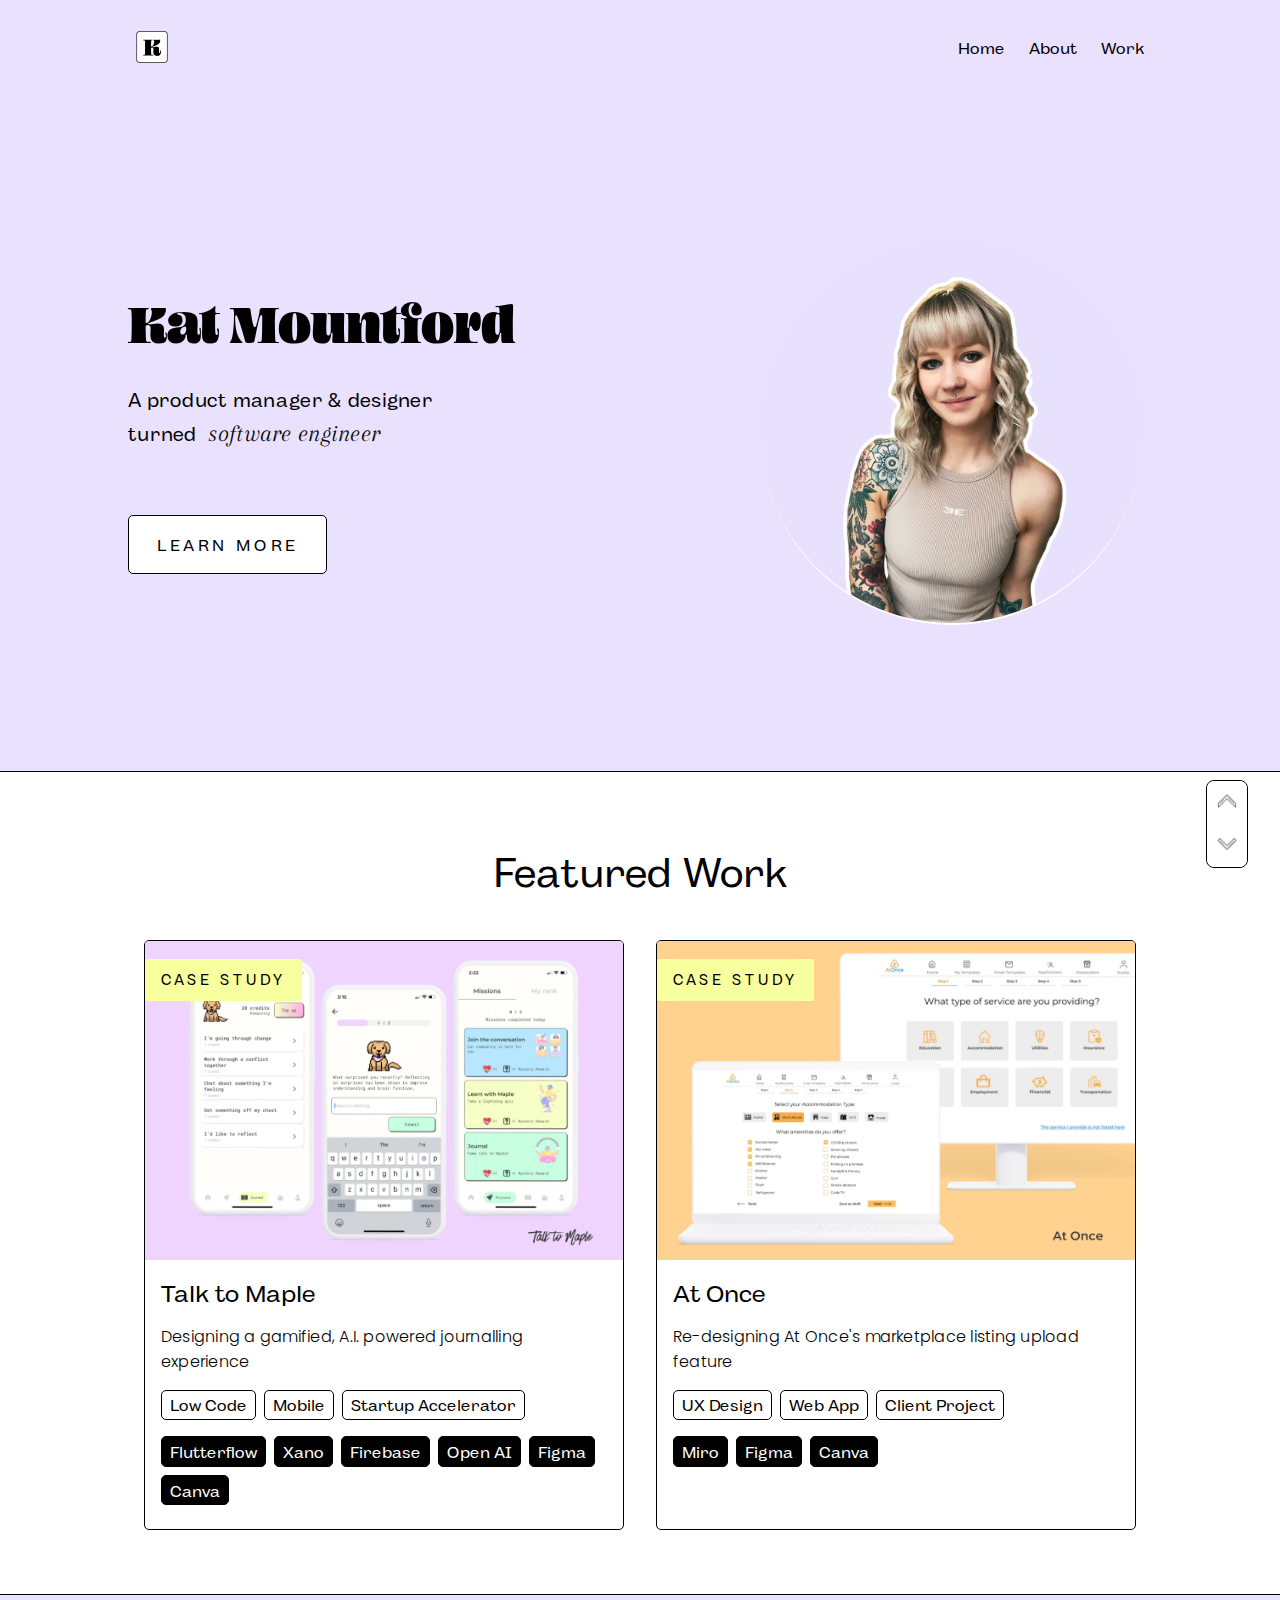
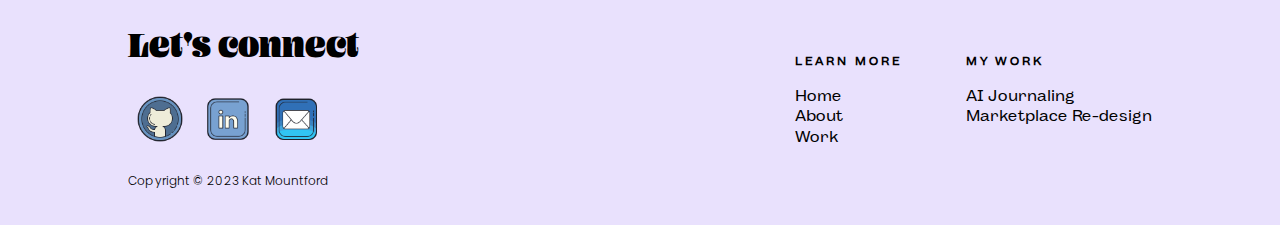
==== index.html @ 2ab6395d "Updated project tiles to include summary info" ====
<!DOCTYPE html>
<html lang="en">
  <head>
    <meta charset="UTF-8" />
    <meta name="viewport" content="width=device-width, initial-scale=1.0" />
    <link
      rel="shortcut icon"
      href="images/logo/K.png"
      type="image/x-icon"
    />
    <link rel="preconnect" href="https://fonts.googleapis.com" />
    <link rel="preconnect" href="https://fonts.gstatic.com" crossorigin />
    <link
      href="https://fonts.googleapis.com/css2?family=Arapey:ital@1&family=Poppins:ital,wght@0,300;0,400;0,700;1,300;1,400;1,700&display=swap"
      rel="stylesheet"
    />
    <link rel="stylesheet" href="styles/reset.css">
    <link rel="stylesheet" href="styles/style.css" />
    <title>Kat Mountford</title>
  </head>
  <body>
    <!-- Header -->
    <div class="home-wrapper">
      <header class="home-page" id="top">
        <div>
          <a href="index.html">
            <img class="logo" src="images/logo/K White.png" />
          </a>
        </div>
        <nav>
          <ul>
            <li>
              <a href="index.html">Home</a>
            </li>
            <li>
              <a href="about.html">About</a>
            </li>
            <li>
              <a href="work.html">Work</a>
            </li>
          </ul>
        </nav>
      </header>
    </div>

    <!-- Main Content -->
    <main>
      <!-- Quick Scroll Component -->
      <div class="top-bottom-arrows">
        <div class="top">
          <a href="#top">
            <img
              src="/images/icons/social_icons/handdrawn/top.png"
              alt="Arrow to top of screen"
            />
          </a>
        </div>
        <div class="bottom">
          <a href="#bottom">
            <img
              src="images/icons/social_icons/handdrawn/bottom.png"
              alt="Arrow to bottom of screen"
            />
          </a>
        </div>
      </div>
      <!-- Hero Component -->
      <div class="home-wrapper">
        <section class="hero">
          <div class="intro">
            <h1>Kat Mountford</h1>
            <p>
              A product manager & designer <br />turned
              <span class="callout">software engineer</span>
            </p>
            <button>
              <a href="about.html">Learn more</a>
            </button>
          </div>
          <div class="hero-img-wrapper">
            <img
              class="hero-image"
              src="images/hero/kat.png"
              alt="Kat Mountford"
            />
          </div>
        </section>
      </div>
      <!-- Featured Work Section -->
      <section class="work featured">
        <div class="heading">
          <h2 class="section-header">Featured Work</h2>
        </div>
        <!-- Start Project Block -->
        <div class="project-tile-block">
          <!-- Project Tile Component -->
          <div class="project-tile">
            <a href="talktomaple.html">
              <div class="link-wrapper">
                <p class="project-type-tag sub-heading">Case Study</p>
                <img
                  class="project-tile-image"
                  src="images/projects/talktomaple/0_maple_hero.jpg"
                  alt="Project: Talk to Maple"
                />
                <h3 class="project-tile-heading">
                  Talk to Maple
                </h3>
                <p>Designing a gamified, A.I. powered journalling experience</p>
                <!-- Tile Tag Block -->
                <div class="tag-block">
                  <!-- Tag Section -->
                  <div class="tag-section summary">
                    <li>
                      <ul>Low Code</ul>
                      <ul>Mobile</ul>
                      <ul>Startup Accelerator</ul>
                    </li>
                  </div>
                  <!-- Tag Section -->
                  <div class="tag-section technologies">
                    <li>
                      <ul>Flutterflow</ul>
                      <ul>Xano</ul>
                      <ul>Firebase</ul>
                      <ul>Open AI</ul>
                      <ul>Figma</ul>
                      <ul>Canva</ul>
                    </li>
                  </div>
                </div>
              </div></a
            >
          </div>
          <!-- Project Tile Component -->
          <div class="project-tile">
            <a href="atonce.html">
              <div class="link-wrapper">
                <p class="project-type-tag sub-heading">Case Study</p>
                <img
                  class="project-tile-image"
                  src="images/projects/atonce/0_atonce_hero.jpg"
                  alt="Project: At Once"
                />
                <h3 class="project-tile-heading">
                  At Once
                </h3>
                <p>Re-designing At Once's marketplace listing upload feature</p>
                <!-- Tile Tag Block -->
                <div class="tag-block">
                  <!-- Tag Section -->
                  <div class="tag-section summary">
                    <li>
                      <ul>UX Design</ul>
                      <ul>Web App</ul>
                      <ul>Client Project</ul>
                    </li>
                  </div>
                  <!-- Tag Section -->
                  <div class="tag-section technologies">
                    <li>
                      <ul>Miro</ul>
                      <ul>Figma</ul>
                      <ul>Canva</ul>
                    </li>
                  </div>
                </div>
              </div>
            </a>
          </div>
        </div>
        <!-- End Project Block -->
      </section>
    </main>

    <!-- Footer -->
    <div class="footer-wrapper">
      <footer id="bottom">
        <div class="footer-flex">
          <div class="footer-connect">
            <h2 class="heading">Let's connect</h2>
            <div class="social-images">
              <a href="https://github.com/kvtrice" target="_blank"
                ><img
                  src="images/icons/social_icons/colour_handdrawn/githubround_colour_handdrawn.png"
                  alt="Github"
              /></a>
              <a
                href="https://www.linkedin.com/in/katmountford/"
                target="_blank"
                ><img
                  src="images/icons/social_icons/colour_handdrawn/linkedin_colour_handdrawn.png"
                  alt="LinkedIn"
              /></a>
              <a href="mailto:katricemountford@gmail.com" target="_blank"
                ><img
                  src="images/icons/social_icons/colour_handdrawn/email_colour_handdrawn.png"
                  alt="Email"
              /></a>
            </div>
          </div>
          <div class="footer-nav-links">
            <div class="footer-learn-more">
              <h3 class="sub-heading">Learn more</h3>
              <ul>
                <li>
                  <a href="index.html">Home</a>
                </li>
                <li>
                  <a href="about.html">About</a>
                </li>
                <li>
                  <a href="work.html">Work</a>
                </li>
              </ul>
            </div>
            <div class="footer-my-work">
              <h3 class="sub-heading">My work</h3>
              <ul>
                <li>
                  <a href="talktomaple.html">AI Journaling</a>
                </li>
                <li>
                  <a href="atonce.html">Marketplace Re-design</a>
                </li>
              </ul>
            </div>
          </div>
        </div>
        <div class="copyright">
          <p>Copyright &copy; 2023 Kat Mountford</p>
        </div>
      </footer>
    </div>
  </body>
</html>
---- styles/style.css ----
/* Style reset */
* {
  margin: 0;
  box-sizing: border-box;

}

/* -- Font Family CSS to pull from -- */
/* 
font-family: 'Arapey', serif;
font-family: 'Poppins', sans-serif;
font-family: 'BodyGrotesqueFit', sans-serif;
font-family: 'OhnoBlazeFace', sans-serif;
*/

/* Add external fonts */
@font-face {
  font-family: "BodyGrotesqueFit";
  src: 
		url(fonts/BodyGrotesqueFitRegular.woff2) format('woff2'),
    url(fonts/BodyGrotesqueFitRegular.woff) format('woff'),
    url(fonts/BodyGrotesqueFitRegular.ttf) format('truetype');
}

@font-face {
  font-family: "OhnoBlazeFace";
  src: 
		url(fonts/OhnoBlazeface36.woff2) format('woff2'),
    url(fonts/OhnoBlazeface36.woff) format('woff'),
    url(fonts/OhnoBlazeface36.ttf) format('truetype');
}

/* -- Start Global Styles -- */

/* Widths */

header, footer, .hero, .work, .about, .skills, .interests, .blog, .read-more {
  width: 80%;
  max-width: 1200px;
}

/* Fonts */

html {
  font-size: 16px;
}

p, .project-text-block ul li, .project-text-block ol li {
  font-family: 'Poppins', sans-serif;
  font-weight: 300;
  font-size: 1rem;
  line-height: 1.9;
  letter-spacing: 0.015em;
}

h1, .heading, .project-heading h2 {
  font-family: 'OhnoBlazeFace', sans-serif;
  font-size: 2.25rem;
}

h1  {
  font-size: 3.5rem;
}

.footer-connect .heading {
  padding-bottom: 1rem;
}

h2, h3, li {
  font-family: 'BodyGrotesqueFit', sans-serif;
}

h3 {
  font-size: 1.56rem;
}

figcaption {
  font-family: 'Poppins', sans-serif;
  color: dark gray;
  font-size: 0.8rem;
}

.sub-heading, .summary-block h3 {
  font-family: 'BodyGrotesqueFit', sans-serif;
  font-size: 0.75rem;
  line-height: 1.6;
  letter-spacing: 0.25em;
  text-transform: uppercase;
}

/* Links */

a {
  text-decoration: none;
  color: black;
}

a:hover {
  text-decoration: underline;
}

h1 a:hover {
  text-decoration: none;
}

/* Buttons */

.top-bottom-arrows {
  z-index: 1;
  position: fixed;
  right: 2rem;
  bottom: 2rem;
  display: flex;
  flex-direction: column;
  border: black 1px solid;
  border-radius: 8px;
}

.top-bottom-arrows div {
  border-radius: 8px;
  background-color: white;
  transition: 400ms;
}

.top-bottom-arrows .top {
  border-radius: 8px 8px 0px 0px;
}

.top-bottom-arrows .bottom {
  border-radius: 0px 0px 8px 8px;
}

.top-bottom-arrows div:hover {
  background-color: #E9E1FD;
}

.top-bottom-arrows img {
  height: 2.5rem;
  transition: 400ms;
  padding: 0.5rem;
  z-index: 1;
}

.top-bottom-arrows img:hover {
  transform: scale(1.3);
  z-index: 1;
}

button {
  font-family: 'BodyGrotesqueFit', sans-serif;
  font-size: 1rem;
  line-height: 1.6;
  letter-spacing: 0.25em;
  text-transform: uppercase;
  padding: 1rem 1.75rem;
  background: white;
  border-radius: 5px;
  border: black 1px solid;
  transition: 400ms;
  cursor: pointer;
}

button:hover {
  translate: 4px 4px;
  box-shadow: -4px -4px black;
  animation: colourful-tile 3s alternate infinite;
}

button:active {
  background-color: #F7FF9F;
  translate: 4px 4px;
  box-shadow: -4px -4px black;
}

button a:hover {
  text-decoration: none;
}

/* Header Nav Bar Styling */

header {
  position: sticky;
  list-style: none;
  display: flex;
  justify-content: space-between;
  align-items: center;
  height: 10vh;
  margin: 0 auto;
  padding: 3rem 0;
}

header div {
  display: flex;
}

header div h1, header div h2 {
  font-size: 1.5rem;
  padding: 0.5rem;
}

nav {
  display: flex;
  padding: 0.5rem;
}

nav ul {
  display: flex;
  list-style: none;
}

nav ul li {
  padding-left: 1.5rem;
}

.logo {
  width: 3rem;
  padding: 0.5rem
}

/* Main Sections */

main {
  margin: 0 auto;
}

/* -- End Global Styles -- */

/* -- Start Index Page Styles -- */

/* Home Backgrounds */

.home-wrapper {
  background: #E9E1FD;
}

main .home-wrapper {
  border-bottom: black solid 1px;
}

/* Hero Section */

.hero {
  margin: 0 auto;
  height: 75vh;
  display: flex;
  justify-content: space-between;
  align-items: center
}

.hero-image {
  max-height: 75vh;
  max-width: 30vw;
  border-bottom: 2px solid white;
  border-radius: 50%;
  margin: 0.5rem;
}

.intro h1 {
  font-size: 3.5rem;
  margin-bottom: 2rem;
  line-height: 1.1;
}

.intro p {
  margin-bottom: 4rem;
  font-family: 'BodyGrotesqueFit', sans-serif;
  font-size: 1.2rem;
  line-height: 1.5;
}

.callout {
  padding: 0rem 0.4rem 0.2rem;
  font-family: 'Arapey', serif;
  font-style: italic;
  font-size: 1.5rem;
  border-radius: 2px;
  animation: highlight 3s forwards;
}

@keyframes highlight {
  from {
    color: white;
    background-color: white;
    /* border: 0.5px solid black; */
  }
  to {
    background-color:#F7FF9F;
    color: black;
    /* border: 0.5px solid black; */
  }
}

/* Featured / Work Section and Tiles */

.work {
  text-align: center;
  margin: 3rem auto;
  display: flex;
  flex-direction: column;
  justify-content: center;
}

.work h2 {
  padding: 2rem;
  font-size: 2.5rem;
}

.project-tile-block {
  display: flex;
  justify-content: center;
}

.project-tile-block a:hover {
  text-decoration: none;
}

.project-tile h3, 
.view-more-tile h3,
.project-tile p,
.project-tile li {
  font-size: 1rem;
  text-align: left;
  line-height: normal;
  margin: 1rem rem;
}

.project-tile h3 {
  font-size: 1.5rem;
  margin: 1rem;
}

.project-tile p {
  margin: 1rem;
}

.project-tile, .view-more-tile {
 display: flex;
 position: relative;
 flex-direction: column;
 justify-content: space-between;
 margin: 1rem;
 border: black solid 1px;
 border-radius: 5px;
 overflow: hidden;
 transition: 1s;
}

.project-type-tag {
  width: fit-content;
  border-radius: 2px;
  background-color:#F7FF9F;
  position: absolute;
  left: -1rem;
  top: 0.1rem;
}

.project-tile .sub-heading {
 padding: 0.8rem 1rem;
 font-size: 0.9rem;
}

.project-tile:hover, .view-more-tile:hover {
  transform: scale(1.05);
}

.project-tile img, .view-more-tile img {
  height: 100%;
  width: 100%;
  object-fit: cover;
}

.tag-block {
  margin-bottom: 1rem;
}

.tag-section li {
  margin: 0.5rem 1rem;
  display: flex;
  flex-wrap: wrap;
}

.tag-section li ul {
  border: black 1px solid;
  border-radius: 5px;
  padding: 0.3rem 0.5rem;
  margin: 0 0.5rem 0.5rem 0;
}

.technologies li ul{
  background-color: black;
  color: white;
}

/* Footer Styling */

.footer-wrapper { /* Extend background colour past the width of the content */
  background-color: #E9E1FD;
  border-top: black 1px solid;
}

footer {
  padding-top: 2rem;
  height: fit-content;
  margin: 0 auto;
}

footer h3 {
  font-size: 1.2rem;
  font-weight: bold;
}

/* Social Connection section */
.footer-connect h2 {
  margin-bottom: 0.5rem;
}

.social-images img {
  width: 4rem;
}

.footer-flex {
  display: flex;
  justify-content: space-between;
  flex-wrap: wrap;
}

.footer-nav-links {
  display: flex;
  flex-wrap: wrap;
  text-align: left;
  justify-content: space-between;
}

.footer-learn-more ul, .footer-my-work ul {
  list-style: none;
  padding: 0;
  margin: 0;
}

.footer-learn-more, .footer-my-work {
  margin-left: 4rem;
}

.footer-learn-more h3, .footer-my-work h3 {
  padding-bottom: 1rem;
}

.footer-learn-more ul li, .footer-my-work ul li {
  padding-bottom: 0.3rem;
}

footer p {
  margin-top: 1rem;
  padding-bottom: 2rem;
  font-size: 0.75rem;
}

/* -- End Index Page Styling */

/* -- Start About Page Styling -- */

/* Main text section with image */
.about {
  margin: 2rem auto;
}

.flex-wrapper {
  display: flex;
}

.about .section-header h2 {
  text-align: left;
}

.about-text {
  padding-bottom: 3rem;
  order: -1;
}

.image-button-block {
  display: flex;
  flex-direction: column;
  margin-left: 4rem;
}

.image-button-block img {
  width: 25vw;
  border-radius: 50%;
  border: black solid 1px;
}

.image-button-block button {
  margin-top: 3rem;
  align-self: center;
}

/* Skills section */

.skills-wrapper {
  background-color:#e9e1fd25;
}

.skills {
  padding: 4rem 0;
  margin: 2rem auto;
}

.section-header {
  text-align: center;
  padding-bottom: 2rem;
}

.section-header h2 {
  padding-bottom: 1rem;
}

.skill-blocks {
  display: flex;
  justify-content: center;
  flex-wrap: wrap;
}

.skill {
  display: flex;
  flex-direction: column;
  align-items: center;
  margin: 0.5rem 0.8rem;
  padding: 1rem;
  border-radius: 8px;
  border: black solid 1px;
  transition: 400ms;
}

.skill:hover {
  transform: scale(1.1);
}

.skill img {
  width: 5rem;
}

/* Interests Section */

.interests {
  padding-top: 4rem;
  padding-bottom: 6rem;
  margin: 0 auto;
}

.interests-block {
  display: flex;
  justify-content: center;
  flex-wrap: wrap;
}

.interests-block p {
  margin: 0.5rem 0.8rem;
  padding: 0.5rem 1rem;
  border: 1px black solid;
  border-radius: 8px;
  transition: 400ms;
}

.interests-block p:hover {
  transform: scale(1.1);
  animation: colourful-tile 3s alternate infinite;
}

.sub-section-header h3 {
  font-size: 1.2rem;
  padding-bottom: 1rem;
}

@keyframes colourful-tile {
  0% {
    background-color: rgb(255, 160, 160);
  }
  25% {
    background-color: rgb(255, 255, 175);
  }
  50% {
    background-color: rgb(210, 255, 210);
  }
  75% {
    background-color: rgb(195, 195, 255);
  }
  100% {
    background-color: rgb(255, 189, 255);
  }
}

/* -- End About Page Styling */

/* -- Start Project Pages Styling -- */
/* -- Start Global Project Styles -- */
/* Project Hero and Summary */

.no-bg, .bg {
  width: 80%;
  max-width: 800px;
  margin: 0 auto;
}

.project-heading {
  padding: 3rem 0rem;
}

.dive-in-link {
  padding: 1rem 0 4rem;
}

.project-hero {
  height: 60vh;
  background-position: center center;
  background-repeat: no-repeat;
  background-size: contain;
}

.project-section {
  padding: 3rem 0rem 4rem;
}

.project-summary {
  display: flex;
  justify-content: space-evenly;
  border: black solid 1px;
  border-radius: 8px;
  text-align: left;
  padding: 0.5rem;
  margin-bottom: 3rem;
}

.project-summary .summary-block {
  margin: 1rem;
  width: calc(100% / 4);
}

.project-summary h3 {
  font-weight: bold;
  color: white;
  background-color: black;
  border-radius: 5px;
  padding: 0.2rem 0.4rem;
  margin-bottom: 1rem;
}

/* Project Body */

.sub-heading {
  padding: 1.5rem 0rem;
}

.project-section div p, .project-text-block p {
  padding: 1rem 1rem 1rem;
}

.project-section div h3, .project-text-block h3 {
  padding-bottom: 1.5rem;
}

.project-text-block ul, .project-text-block ol {
  padding: 0.5rem auto;
}

.project-text-block {
  padding-bottom: 1.5rem;
}

.project-image-block {
  margin: 1rem 0rem 4rem;
  padding: 1rem;
  border-radius: 8px;
  background: white;
}

.project-image-block img, .screen-capture-block img, .atonce-screen-capture img {
  height: 100%;
  width: 100%;
  object-fit: contain;
  background-color: transparent;
}

.project-image-block figcaption {
  text-align: right;
  color: gray;
  font-size: 0.7rem;
  padding: 1rem 2rem 1rem 1rem;
}

.project-screen-capture {
  display: flex;
  justify-content: center;
  flex-wrap: wrap;
  padding-top: 2rem
}

.screen-capture-block {
  display: flex;
  flex-direction: column;
  height: auto;
  width: calc(90% / 2);
  margin: 0 0.5rem 2rem;
}

.screen-capture-block p {
  text-align: center;
  font-weight: bold;
  font-size: 0.8rem;
  line-height: 1.4;
}

.final-section {
  border-bottom: black solid 1px;
}

/* View More */

.view-more {
  padding: 4rem 0;
}

.view-more-heading h2 {
  text-align: center;
  padding-bottom: 1.5rem;
}
.view-more-tile h3 {
  padding: 0.5rem 0rem 0.8rem 1rem;
}

/* -- End Global Project Styles -- */

/* -- Start Individual Project Styles -- */
/* Talk to Maple Project Styling */

.talktomaple {
  background-image: url(/images/projects/talktomaple/00_talktomaple_splash.png);
  background-color: #EFD4FF;
}

.talktomaple-header-wrapper {
  background-color: #EFD4FF;
}

.talktomaple-bg-wrapper {
  background-color: #efd4ff38;
}

.team-photo img {
  border-radius: 8px;
}

/* At Once Project Stlying */
.atonce {
  background-image: url(/images/projects/atonce/00_atonce_splash.png);
  background-color: #FFD28F;
}

.atonce-header-wrapper {
  background-color: #FFD28F;
}

.atonce-bg-wrapper {
  background-color: #ffd28f2c;
}

.quote {
  padding: 1rem;
}

.quote-body {
  text-align: center;
  font-style: italic;
  font-weight: 500;
}

.quote-reference {
  text-align: right;
  font-weight: 500;
}

.before-after h3 {
  padding-top: 1rem;
  text-align: center;
}

/* -- End Project Styles -- */

/* -- Start Blog Styles -- */
/* Global Blog Tile Styling */

.blog {
  margin: 3rem auto;
}

.blog-tile a:hover {
  text-decoration: none;
}

.blog h2 {
  padding: 2rem;
  font-size: 2.5rem;
}

.blog-section {
  display: flex;
  flex-wrap: wrap;
  justify-content: center;
}

.blog-tile {
  display: flex;
  flex-direction: column;
  justify-content: space-between;
  width: 30%;
  margin: 1rem;
  border: black solid 1px;
  border-radius: 5px;
  overflow: hidden;
  transition: 1s;
 }

 .blog-tile-text {
  padding: 1rem;
 }

 .blog-tile-text h3 {
  font-size: 1.2rem;
 }

 .blog-tile-text .sub-heading {
  font-size: 0.7rem;
  padding-top: 0.5rem;
 }
 
.blog-tile-text p {
  font-size: 0.9rem;
  line-height: 1.5;
}

 .blog-tile:hover {
   transform: scale(1.1, 1.1);
 }

.blog-tile-image img {
  height: 100%;
  width: 100%;
  object-fit: cover;
}

.blog-arrow {
  text-align: right;
  padding: 0 1rem 1rem;
}

/* Global Blog Page Styling */

.article {
  width: 80%;
  max-width: 800px;
  margin: 0 auto;
}

.article {
  display: flex;
  flex-direction: column;
}

.article-image img{
  width: 100%;
  max-width: 800px;
  height: 100%;
  object-fit: cover;
  border-radius: 8px;
}

.article-heading {
  padding-top: 2rem;
}

.article-content {
  padding-bottom: 3rem;
}

.read-more {
  margin: 0 auto;
  padding: 2.5rem 0;
}

.read-more .heading h2 {
  font-size: 2rem;
}

/* -- End Blog Styling -- */


/* -- Start Media Queries -- */

/* Smaller desktops */
@media screen and (max-width: 1200px) {

  /* Blog Tiles */
  .blog-tile {
    width: calc((100% - 4rem) / 2);
  }
}

/* Small screens and tablets */
@media screen and (max-width: 850px) {

  /* Global Styles */
  .heading .section-header {
    padding: 2rem 0 1rem;
    font-size: 1.8rem;
  }

  /* Blogs */
  .blog-tile {
    width: 100%;
  }

  .article-wrapper {
    padding-top: 5rem;
  }

  /* Projects */
  .project-tile-block {
    flex-direction: column;
  }

  .project-hero {
    height: 85vh;
  }

  .project-summary {
    flex-wrap: wrap;
    justify-content: space-between;
  }

  .project-summary .summary-block {
    margin: 0.2rem;
    width: calc(90% / 2);
  }

  /* About Text */
  .flex-wrapper {
    flex-direction: column;
  }

  .about .section-header h2 {
    text-align: center;
    padding: 3rem 0 0.5rem;
  }

  .image-button-block {
    margin-left: 0;
    align-items: center;
    order: -1;
    margin-bottom: 3rem;
  }

  .image-button-block img {
    width: 45vw;
  }

  .image-button-block button {
    margin-top: 1rem;
    padding: 0.8rem 1.3rem;
  }

  .about-text {
    text-align: center;
  }

  /* Index Hero */
  .hero {
    height: 100%;
    flex-direction: column;
    justify-content: center;
  }

  .intro {
    text-align: center;
  }

  .intro h1 {
    padding: 5rem 0 0.25rem;
    font-size: 3rem;
  }

  .intro p {
    font-size: 1.3rem;
    margin-bottom: 2rem;
  }

  .intro button {
    padding: 0.8rem 1.3rem;
  }

  .hero-image {
    max-height: 75vh;
    max-width: 50vw;
  }

  .featured .heading h2 {
    padding: 0 0 1rem;
  }

  /* Footer */

  .footer-flex, .footer-nav-links {
    flex-direction: column;
    align-items: center;
  }

  .footer-nav-links {
    text-align: center;
  }

  .footer-nav-links div ul li {
    text-decoration: underline;
  }

  .footer-learn-more, .footer-my-work {
    margin-left: 0;
  }

  .footer-connect {
    text-align: center;
  }

  .copyright {
    text-align: center;
    padding-top: 1.5rem;
  }

  /* Header */

  header {
    flex-direction: column;
    align-items: center;
    padding: 1rem 0;
  }

  nav ul li {
    padding: 0 0.75rem;
    font-size: 1.2rem;
    font-weight: bold;
    text-decoration: underline;
  }

  nav ul {
    margin: 0;
    padding: 0;
  }

}

/* Mobile Devices */
@media screen and (max-width: 480px) {

  /* Global */

  header, footer, .hero, .work, .about, .skills, .interests, .blog, .read-more {
    width: 90%;
  }

  .heading .section-header {
    font-size: 1.5rem;
  }

  .top-bottom-arrows {
    right: 0.2rem;
    bottom: 3rem;
  }

  /* Header */

  nav ul li {
    font-size: 1rem;
  }
  
  /* Index Hero */

  .intro h1 {
    padding: 5rem 0 0.25rem;
    font-size: 2rem;
  }

  .intro p {
    font-size: 1.1rem;
    margin-bottom: 2rem;
  }

  /* About Page */

  .skill img {
    width: 6rem;
  }

  .interests-block p {
    text-align: center;
  }

  /* Projects */

  .screen-capture-block {
    width: 90%;
  }

}
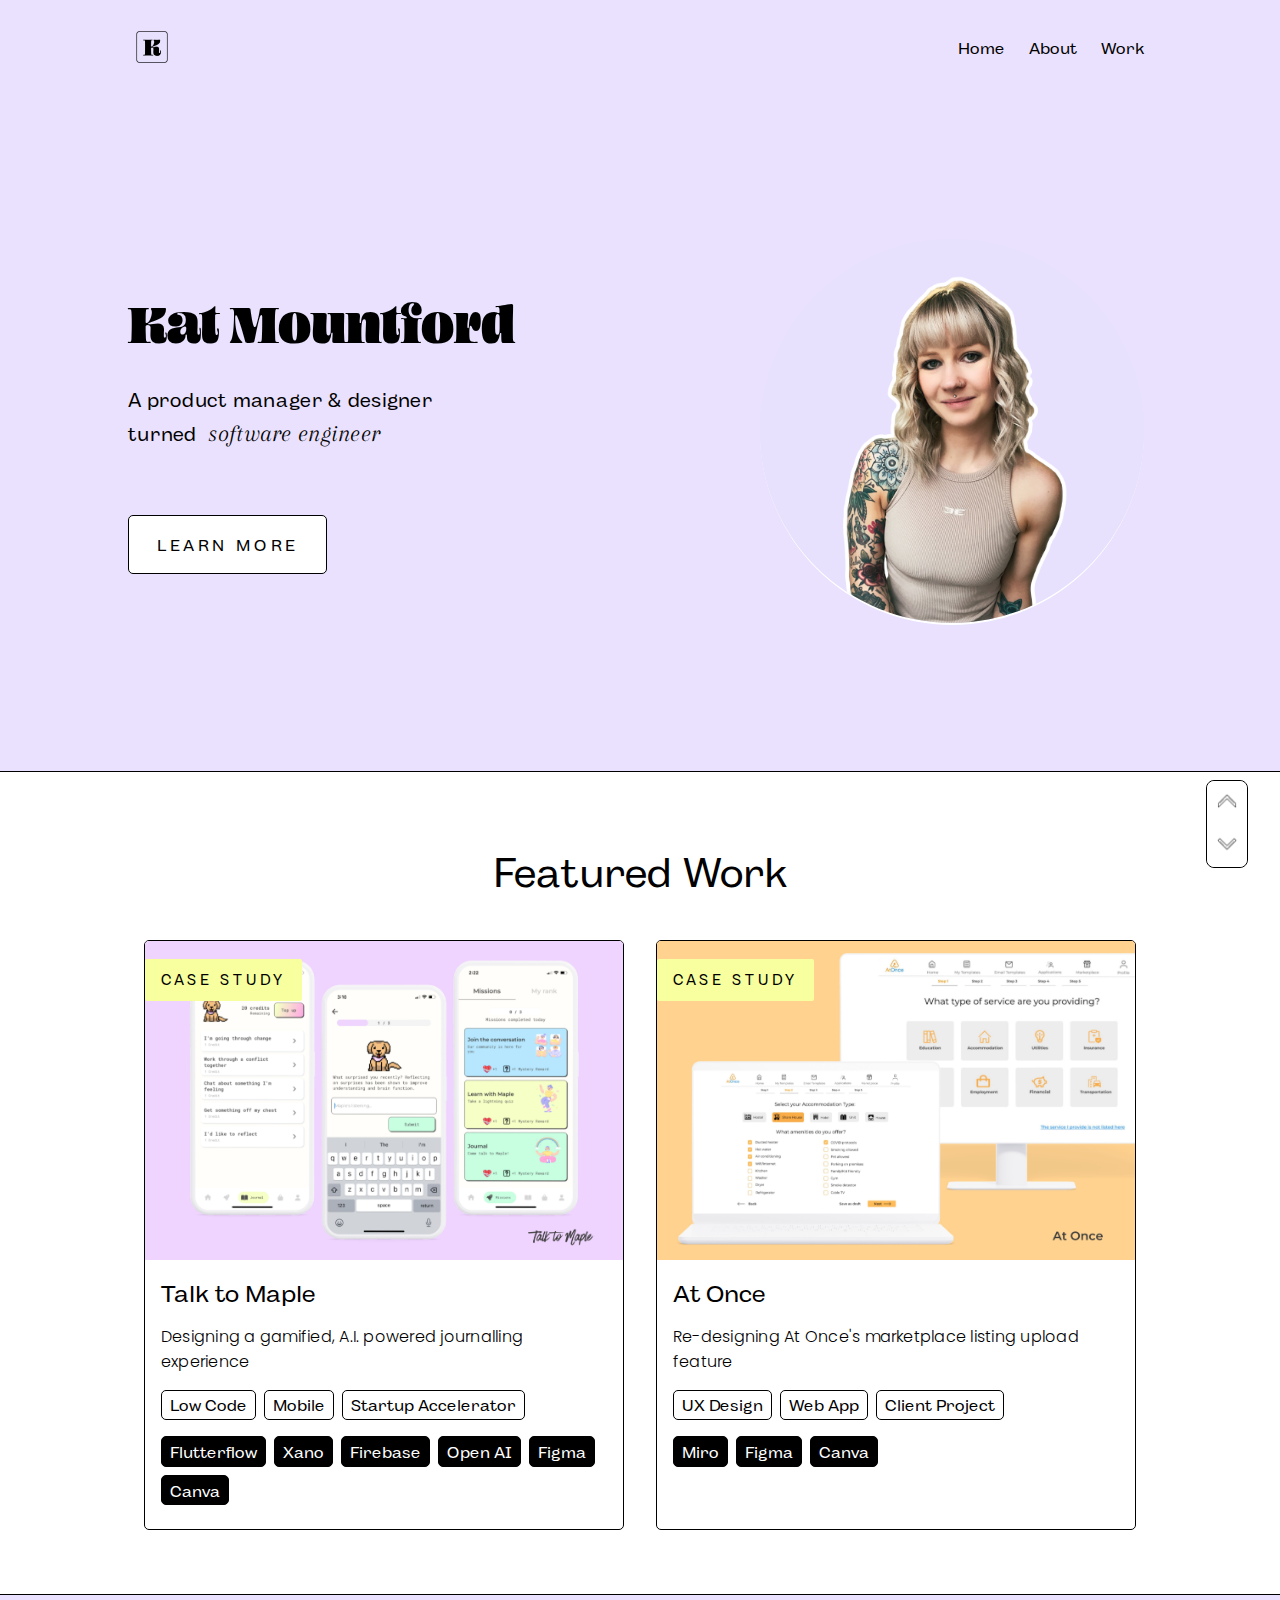
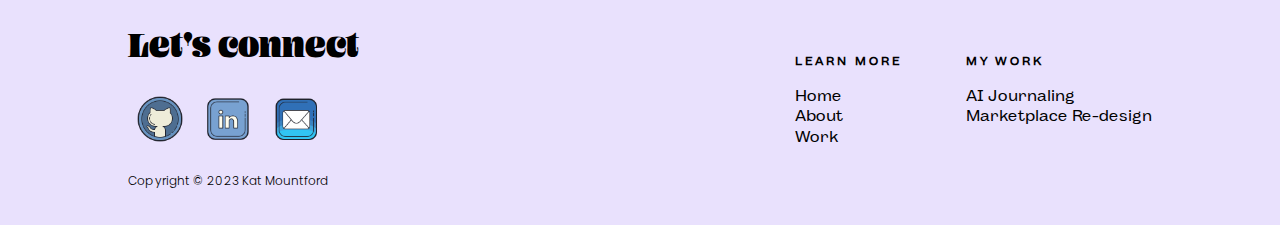
==== commit 4bbdf627: "Added Header JS component to main pages" ====
--- a/index.html
+++ b/index.html
@@ -3,44 +3,24 @@
   <head>
     <meta charset="UTF-8" />
     <meta name="viewport" content="width=device-width, initial-scale=1.0" />
-    <link
-      rel="shortcut icon"
-      href="images/logo/K.png"
-      type="image/x-icon"
-    />
+    <link rel="shortcut icon" href="images/logo/K.png" type="image/x-icon" />
     <link rel="preconnect" href="https://fonts.googleapis.com" />
     <link rel="preconnect" href="https://fonts.gstatic.com" crossorigin />
     <link
       href="https://fonts.googleapis.com/css2?family=Arapey:ital@1&family=Poppins:ital,wght@0,300;0,400;0,700;1,300;1,400;1,700&display=swap"
       rel="stylesheet"
     />
-    <link rel="stylesheet" href="styles/reset.css">
+    <script src="components/header.js" type="text/javascript" defer></script>
+    <link rel="stylesheet" href="styles/reset.css" />
     <link rel="stylesheet" href="styles/style.css" />
     <title>Kat Mountford</title>
   </head>
   <body>
     <!-- Header -->
     <div class="home-wrapper">
-      <header class="home-page" id="top">
-        <div>
-          <a href="index.html">
-            <img class="logo" src="images/logo/K White.png" />
-          </a>
-        </div>
-        <nav>
-          <ul>
-            <li>
-              <a href="index.html">Home</a>
-            </li>
-            <li>
-              <a href="about.html">About</a>
-            </li>
-            <li>
-              <a href="work.html">Work</a>
-            </li>
-          </ul>
-        </nav>
-      </header>
+      <div class="home-page">
+        <header-component></header-component>
+      </div>
     </div>
 
     <!-- Main Content -->
@@ -103,29 +83,45 @@
                   src="images/projects/talktomaple/0_maple_hero.jpg"
                   alt="Project: Talk to Maple"
                 />
-                <h3 class="project-tile-heading">
-                  Talk to Maple
-                </h3>
+                <h3 class="project-tile-heading">Talk to Maple</h3>
                 <p>Designing a gamified, A.I. powered journalling experience</p>
                 <!-- Tile Tag Block -->
                 <div class="tag-block">
                   <!-- Tag Section -->
                   <div class="tag-section summary">
                     <li>
-                      <ul>Low Code</ul>
-                      <ul>Mobile</ul>
-                      <ul>Startup Accelerator</ul>
+                      <ul>
+                        Low Code
+                      </ul>
+                      <ul>
+                        Mobile
+                      </ul>
+                      <ul>
+                        Startup Accelerator
+                      </ul>
                     </li>
                   </div>
                   <!-- Tag Section -->
                   <div class="tag-section technologies">
                     <li>
-                      <ul>Flutterflow</ul>
-                      <ul>Xano</ul>
-                      <ul>Firebase</ul>
-                      <ul>Open AI</ul>
-                      <ul>Figma</ul>
-                      <ul>Canva</ul>
+                      <ul>
+                        Flutterflow
+                      </ul>
+                      <ul>
+                        Xano
+                      </ul>
+                      <ul>
+                        Firebase
+                      </ul>
+                      <ul>
+                        Open AI
+                      </ul>
+                      <ul>
+                        Figma
+                      </ul>
+                      <ul>
+                        Canva
+                      </ul>
                     </li>
                   </div>
                 </div>
@@ -142,26 +138,36 @@
                   src="images/projects/atonce/0_atonce_hero.jpg"
                   alt="Project: At Once"
                 />
-                <h3 class="project-tile-heading">
-                  At Once
-                </h3>
+                <h3 class="project-tile-heading">At Once</h3>
                 <p>Re-designing At Once's marketplace listing upload feature</p>
                 <!-- Tile Tag Block -->
                 <div class="tag-block">
                   <!-- Tag Section -->
                   <div class="tag-section summary">
                     <li>
-                      <ul>UX Design</ul>
-                      <ul>Web App</ul>
-                      <ul>Client Project</ul>
+                      <ul>
+                        UX Design
+                      </ul>
+                      <ul>
+                        Web App
+                      </ul>
+                      <ul>
+                        Client Project
+                      </ul>
                     </li>
                   </div>
                   <!-- Tag Section -->
                   <div class="tag-section technologies">
                     <li>
-                      <ul>Miro</ul>
-                      <ul>Figma</ul>
-                      <ul>Canva</ul>
+                      <ul>
+                        Miro
+                      </ul>
+                      <ul>
+                        Figma
+                      </ul>
+                      <ul>
+                        Canva
+                      </ul>
                     </li>
                   </div>
                 </div>
--- a/styles/style.css
+++ b/styles/style.css
@@ -343,7 +343,7 @@
  border: black solid 1px;
  border-radius: 5px;
  overflow: hidden;
- transition: 1s;
+ transition: 400ms;
 }
 
 .project-type-tag {
@@ -387,9 +387,17 @@
   margin: 0 0.5rem 0.5rem 0;
 }
 
+.tag-section li ul:hover {
+  animation: colourful-tile 3s alternate infinite;
+}
+
 .technologies li ul{
   background-color: black;
   color: white;
+}
+
+.technologies li ul:hover {
+  color: black;
 }
 
 /* Footer Styling */
@@ -718,14 +726,23 @@
 
 .view-more {
   padding: 4rem 0;
+  display: flex;
+  flex-direction: column;
+  align-items: center;
 }
 
 .view-more-heading h2 {
+  font-size: 1.8rem;
   text-align: center;
   padding-bottom: 1.5rem;
 }
-.view-more-tile h3 {
-  padding: 0.5rem 0rem 0.8rem 1rem;
+
+.view-more .project-tile {
+  width: 20vw;
+}
+
+.view-more .project-tile a:hover {
+  text-decoration: none;
 }
 
 /* -- End Global Project Styles -- */
@@ -785,113 +802,6 @@
 }
 
 /* -- End Project Styles -- */
-
-/* -- Start Blog Styles -- */
-/* Global Blog Tile Styling */
-
-.blog {
-  margin: 3rem auto;
-}
-
-.blog-tile a:hover {
-  text-decoration: none;
-}
-
-.blog h2 {
-  padding: 2rem;
-  font-size: 2.5rem;
-}
-
-.blog-section {
-  display: flex;
-  flex-wrap: wrap;
-  justify-content: center;
-}
-
-.blog-tile {
-  display: flex;
-  flex-direction: column;
-  justify-content: space-between;
-  width: 30%;
-  margin: 1rem;
-  border: black solid 1px;
-  border-radius: 5px;
-  overflow: hidden;
-  transition: 1s;
- }
-
- .blog-tile-text {
-  padding: 1rem;
- }
-
- .blog-tile-text h3 {
-  font-size: 1.2rem;
- }
-
- .blog-tile-text .sub-heading {
-  font-size: 0.7rem;
-  padding-top: 0.5rem;
- }
- 
-.blog-tile-text p {
-  font-size: 0.9rem;
-  line-height: 1.5;
-}
-
- .blog-tile:hover {
-   transform: scale(1.1, 1.1);
- }
-
-.blog-tile-image img {
-  height: 100%;
-  width: 100%;
-  object-fit: cover;
-}
-
-.blog-arrow {
-  text-align: right;
-  padding: 0 1rem 1rem;
-}
-
-/* Global Blog Page Styling */
-
-.article {
-  width: 80%;
-  max-width: 800px;
-  margin: 0 auto;
-}
-
-.article {
-  display: flex;
-  flex-direction: column;
-}
-
-.article-image img{
-  width: 100%;
-  max-width: 800px;
-  height: 100%;
-  object-fit: cover;
-  border-radius: 8px;
-}
-
-.article-heading {
-  padding-top: 2rem;
-}
-
-.article-content {
-  padding-bottom: 3rem;
-}
-
-.read-more {
-  margin: 0 auto;
-  padding: 2.5rem 0;
-}
-
-.read-more .heading h2 {
-  font-size: 2rem;
-}
-
-/* -- End Blog Styling -- */
 
 
 /* -- Start Media Queries -- */
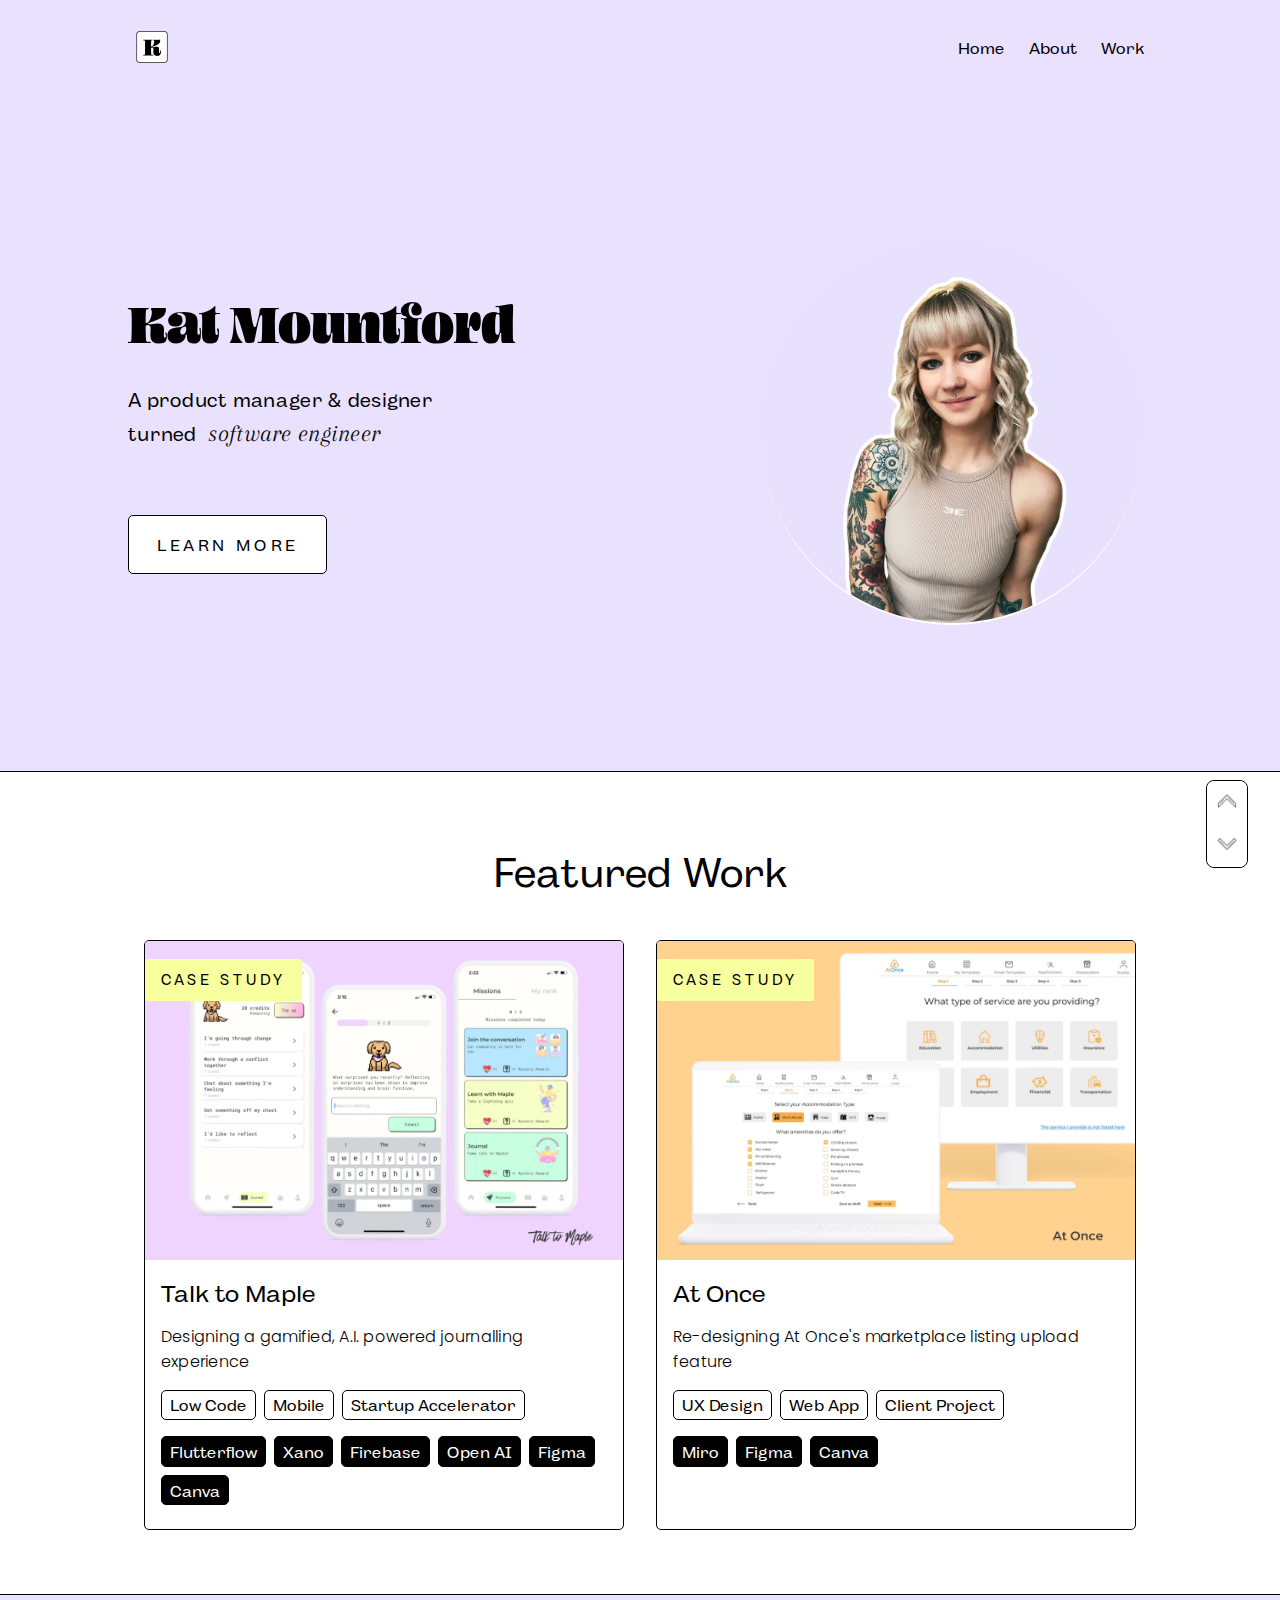
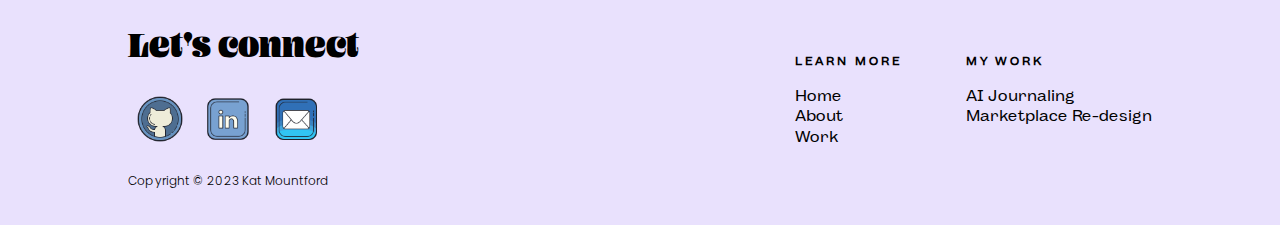
==== commit ecd54fef: "Created Reusable Footer component and added to all pages" ====
--- a/index.html
+++ b/index.html
@@ -11,6 +11,7 @@
       rel="stylesheet"
     />
     <script src="components/header.js" type="text/javascript" defer></script>
+    <script src="components/footer.js" type="text/javascript" defer></script>
     <link rel="stylesheet" href="styles/reset.css" />
     <link rel="stylesheet" href="styles/style.css" />
     <title>Kat Mountford</title>
@@ -180,63 +181,6 @@
     </main>
 
     <!-- Footer -->
-    <div class="footer-wrapper">
-      <footer id="bottom">
-        <div class="footer-flex">
-          <div class="footer-connect">
-            <h2 class="heading">Let's connect</h2>
-            <div class="social-images">
-              <a href="https://github.com/kvtrice" target="_blank"
-                ><img
-                  src="images/icons/social_icons/colour_handdrawn/githubround_colour_handdrawn.png"
-                  alt="Github"
-              /></a>
-              <a
-                href="https://www.linkedin.com/in/katmountford/"
-                target="_blank"
-                ><img
-                  src="images/icons/social_icons/colour_handdrawn/linkedin_colour_handdrawn.png"
-                  alt="LinkedIn"
-              /></a>
-              <a href="mailto:katricemountford@gmail.com" target="_blank"
-                ><img
-                  src="images/icons/social_icons/colour_handdrawn/email_colour_handdrawn.png"
-                  alt="Email"
-              /></a>
-            </div>
-          </div>
-          <div class="footer-nav-links">
-            <div class="footer-learn-more">
-              <h3 class="sub-heading">Learn more</h3>
-              <ul>
-                <li>
-                  <a href="index.html">Home</a>
-                </li>
-                <li>
-                  <a href="about.html">About</a>
-                </li>
-                <li>
-                  <a href="work.html">Work</a>
-                </li>
-              </ul>
-            </div>
-            <div class="footer-my-work">
-              <h3 class="sub-heading">My work</h3>
-              <ul>
-                <li>
-                  <a href="talktomaple.html">AI Journaling</a>
-                </li>
-                <li>
-                  <a href="atonce.html">Marketplace Re-design</a>
-                </li>
-              </ul>
-            </div>
-          </div>
-        </div>
-        <div class="copyright">
-          <p>Copyright &copy; 2023 Kat Mountford</p>
-        </div>
-      </footer>
-    </div>
+    <footer-component></footer-component>
   </body>
 </html>
--- a/styles/style.css
+++ b/styles/style.css
@@ -199,25 +199,6 @@
   padding: 0.5rem;
 }
 
-nav {
-  display: flex;
-  padding: 0.5rem;
-}
-
-nav ul {
-  display: flex;
-  list-style: none;
-}
-
-nav ul li {
-  padding-left: 1.5rem;
-}
-
-.logo {
-  width: 3rem;
-  padding: 0.5rem
-}
-
 /* Main Sections */
 
 main {
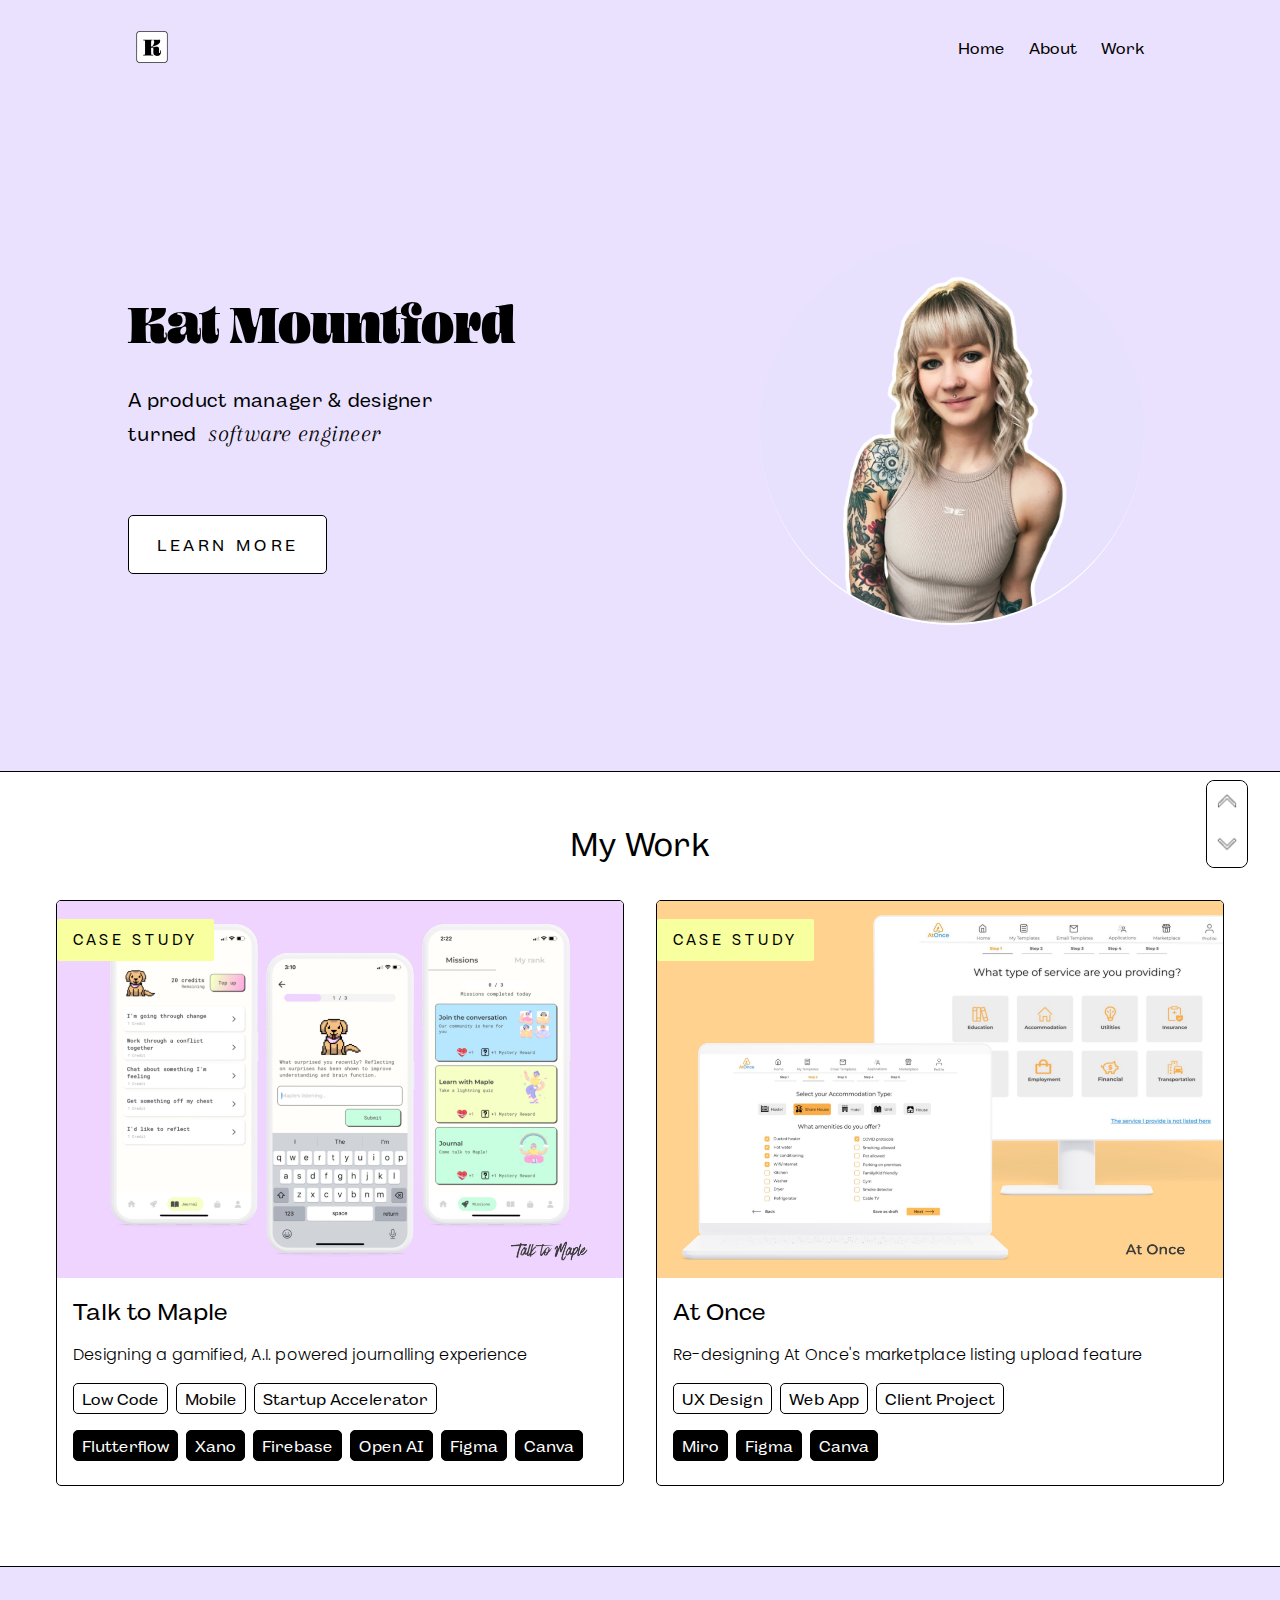
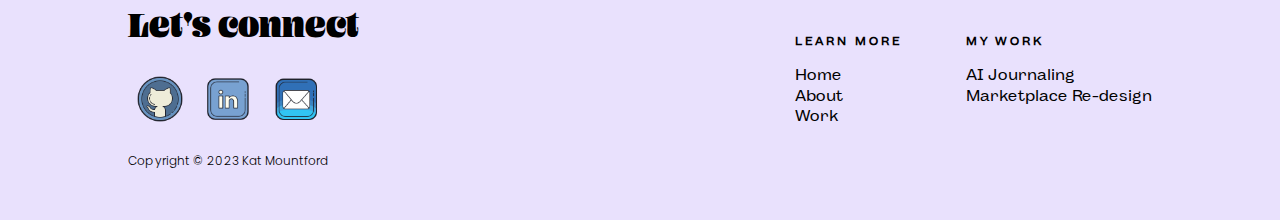
==== commit b9d10569: "Added Featured Work component across Index and Project Pages" ====
--- a/index.html
+++ b/index.html
@@ -12,6 +12,8 @@
     />
     <script src="components/header.js" type="text/javascript" defer></script>
     <script src="components/footer.js" type="text/javascript" defer></script>
+    <script src="components/scroll.js" type="text/javascript" defer></script>
+    <script src="components/featured.js" type="text/javascript" defer></script>
     <link rel="stylesheet" href="styles/reset.css" />
     <link rel="stylesheet" href="styles/style.css" />
     <title>Kat Mountford</title>
@@ -27,24 +29,7 @@
     <!-- Main Content -->
     <main>
       <!-- Quick Scroll Component -->
-      <div class="top-bottom-arrows">
-        <div class="top">
-          <a href="#top">
-            <img
-              src="/images/icons/social_icons/handdrawn/top.png"
-              alt="Arrow to top of screen"
-            />
-          </a>
-        </div>
-        <div class="bottom">
-          <a href="#bottom">
-            <img
-              src="images/icons/social_icons/handdrawn/bottom.png"
-              alt="Arrow to bottom of screen"
-            />
-          </a>
-        </div>
-      </div>
+      <scroll-component></scroll-component>
       <!-- Hero Component -->
       <div class="home-wrapper">
         <section class="hero">
@@ -68,116 +53,13 @@
         </section>
       </div>
       <!-- Featured Work Section -->
-      <section class="work featured">
-        <div class="heading">
-          <h2 class="section-header">Featured Work</h2>
-        </div>
-        <!-- Start Project Block -->
-        <div class="project-tile-block">
-          <!-- Project Tile Component -->
-          <div class="project-tile">
-            <a href="talktomaple.html">
-              <div class="link-wrapper">
-                <p class="project-type-tag sub-heading">Case Study</p>
-                <img
-                  class="project-tile-image"
-                  src="images/projects/talktomaple/0_maple_hero.jpg"
-                  alt="Project: Talk to Maple"
-                />
-                <h3 class="project-tile-heading">Talk to Maple</h3>
-                <p>Designing a gamified, A.I. powered journalling experience</p>
-                <!-- Tile Tag Block -->
-                <div class="tag-block">
-                  <!-- Tag Section -->
-                  <div class="tag-section summary">
-                    <li>
-                      <ul>
-                        Low Code
-                      </ul>
-                      <ul>
-                        Mobile
-                      </ul>
-                      <ul>
-                        Startup Accelerator
-                      </ul>
-                    </li>
-                  </div>
-                  <!-- Tag Section -->
-                  <div class="tag-section technologies">
-                    <li>
-                      <ul>
-                        Flutterflow
-                      </ul>
-                      <ul>
-                        Xano
-                      </ul>
-                      <ul>
-                        Firebase
-                      </ul>
-                      <ul>
-                        Open AI
-                      </ul>
-                      <ul>
-                        Figma
-                      </ul>
-                      <ul>
-                        Canva
-                      </ul>
-                    </li>
-                  </div>
-                </div>
-              </div></a
-            >
+        <section class="view-more no-bg">
+          <div class="view-more-heading">
+            <h2>My Work</h2>
           </div>
-          <!-- Project Tile Component -->
-          <div class="project-tile">
-            <a href="atonce.html">
-              <div class="link-wrapper">
-                <p class="project-type-tag sub-heading">Case Study</p>
-                <img
-                  class="project-tile-image"
-                  src="images/projects/atonce/0_atonce_hero.jpg"
-                  alt="Project: At Once"
-                />
-                <h3 class="project-tile-heading">At Once</h3>
-                <p>Re-designing At Once's marketplace listing upload feature</p>
-                <!-- Tile Tag Block -->
-                <div class="tag-block">
-                  <!-- Tag Section -->
-                  <div class="tag-section summary">
-                    <li>
-                      <ul>
-                        UX Design
-                      </ul>
-                      <ul>
-                        Web App
-                      </ul>
-                      <ul>
-                        Client Project
-                      </ul>
-                    </li>
-                  </div>
-                  <!-- Tag Section -->
-                  <div class="tag-section technologies">
-                    <li>
-                      <ul>
-                        Miro
-                      </ul>
-                      <ul>
-                        Figma
-                      </ul>
-                      <ul>
-                        Canva
-                      </ul>
-                    </li>
-                  </div>
-                </div>
-              </div>
-            </a>
+          <featured-component></featured-component>
           </div>
-        </div>
-        <!-- End Project Block -->
-      </section>
+        </section>
     </main>
 
     <!-- Footer -->
--- a/styles/style.css
+++ b/styles/style.css
@@ -35,7 +35,7 @@
 
 /* Widths */
 
-header, footer, .hero, .work, .about, .skills, .interests, .blog, .read-more {
+header, footer, .hero, .work, .about, .skills, .interests {
   width: 80%;
   max-width: 1200px;
 }
@@ -87,6 +87,12 @@
   line-height: 1.6;
   letter-spacing: 0.25em;
   text-transform: uppercase;
+}
+
+.section-header {
+  text-align: center;
+  font-size: 2.2rem;
+  padding: 3rem 0 1rem 0;
 }
 
 /* Links */
@@ -177,7 +183,7 @@
   text-decoration: none;
 }
 
-/* Header Nav Bar Styling */
+/* Header Styling */
 
 header {
   position: sticky;
@@ -259,6 +265,8 @@
   animation: highlight 3s forwards;
 }
 
+
+
 @keyframes highlight {
   from {
     color: white;
@@ -272,179 +280,6 @@
   }
 }
 
-/* Featured / Work Section and Tiles */
-
-.work {
-  text-align: center;
-  margin: 3rem auto;
-  display: flex;
-  flex-direction: column;
-  justify-content: center;
-}
-
-.work h2 {
-  padding: 2rem;
-  font-size: 2.5rem;
-}
-
-.project-tile-block {
-  display: flex;
-  justify-content: center;
-}
-
-.project-tile-block a:hover {
-  text-decoration: none;
-}
-
-.project-tile h3, 
-.view-more-tile h3,
-.project-tile p,
-.project-tile li {
-  font-size: 1rem;
-  text-align: left;
-  line-height: normal;
-  margin: 1rem rem;
-}
-
-.project-tile h3 {
-  font-size: 1.5rem;
-  margin: 1rem;
-}
-
-.project-tile p {
-  margin: 1rem;
-}
-
-.project-tile, .view-more-tile {
- display: flex;
- position: relative;
- flex-direction: column;
- justify-content: space-between;
- margin: 1rem;
- border: black solid 1px;
- border-radius: 5px;
- overflow: hidden;
- transition: 400ms;
-}
-
-.project-type-tag {
-  width: fit-content;
-  border-radius: 2px;
-  background-color:#F7FF9F;
-  position: absolute;
-  left: -1rem;
-  top: 0.1rem;
-}
-
-.project-tile .sub-heading {
- padding: 0.8rem 1rem;
- font-size: 0.9rem;
-}
-
-.project-tile:hover, .view-more-tile:hover {
-  transform: scale(1.05);
-}
-
-.project-tile img, .view-more-tile img {
-  height: 100%;
-  width: 100%;
-  object-fit: cover;
-}
-
-.tag-block {
-  margin-bottom: 1rem;
-}
-
-.tag-section li {
-  margin: 0.5rem 1rem;
-  display: flex;
-  flex-wrap: wrap;
-}
-
-.tag-section li ul {
-  border: black 1px solid;
-  border-radius: 5px;
-  padding: 0.3rem 0.5rem;
-  margin: 0 0.5rem 0.5rem 0;
-}
-
-.tag-section li ul:hover {
-  animation: colourful-tile 3s alternate infinite;
-}
-
-.technologies li ul{
-  background-color: black;
-  color: white;
-}
-
-.technologies li ul:hover {
-  color: black;
-}
-
-/* Footer Styling */
-
-.footer-wrapper { /* Extend background colour past the width of the content */
-  background-color: #E9E1FD;
-  border-top: black 1px solid;
-}
-
-footer {
-  padding-top: 2rem;
-  height: fit-content;
-  margin: 0 auto;
-}
-
-footer h3 {
-  font-size: 1.2rem;
-  font-weight: bold;
-}
-
-/* Social Connection section */
-.footer-connect h2 {
-  margin-bottom: 0.5rem;
-}
-
-.social-images img {
-  width: 4rem;
-}
-
-.footer-flex {
-  display: flex;
-  justify-content: space-between;
-  flex-wrap: wrap;
-}
-
-.footer-nav-links {
-  display: flex;
-  flex-wrap: wrap;
-  text-align: left;
-  justify-content: space-between;
-}
-
-.footer-learn-more ul, .footer-my-work ul {
-  list-style: none;
-  padding: 0;
-  margin: 0;
-}
-
-.footer-learn-more, .footer-my-work {
-  margin-left: 4rem;
-}
-
-.footer-learn-more h3, .footer-my-work h3 {
-  padding-bottom: 1rem;
-}
-
-.footer-learn-more ul li, .footer-my-work ul li {
-  padding-bottom: 0.3rem;
-}
-
-footer p {
-  margin-top: 1rem;
-  padding-bottom: 2rem;
-  font-size: 0.75rem;
-}
-
 /* -- End Index Page Styling */
 
 /* -- Start About Page Styling -- */
@@ -454,12 +289,13 @@
   margin: 2rem auto;
 }
 
+.about .heading {
+  text-align: left;
+  padding-bottom: 1rem;
+}
+
 .flex-wrapper {
   display: flex;
-}
-
-.about .section-header h2 {
-  text-align: left;
 }
 
 .about-text {
@@ -491,17 +327,8 @@
 }
 
 .skills {
-  padding: 4rem 0;
+  padding-bottom: 4rem;
   margin: 2rem auto;
-}
-
-.section-header {
-  text-align: center;
-  padding-bottom: 2rem;
-}
-
-.section-header h2 {
-  padding-bottom: 1rem;
 }
 
 .skill-blocks {
@@ -532,9 +359,13 @@
 /* Interests Section */
 
 .interests {
-  padding-top: 4rem;
   padding-bottom: 6rem;
   margin: 0 auto;
+}
+
+.interests div p,
+.skills div p {
+  text-align: center;
 }
 
 .interests-block {
@@ -586,7 +417,7 @@
 /* Project Hero and Summary */
 
 .no-bg, .bg {
-  width: 80%;
+  /* width: 80%; */
   max-width: 800px;
   margin: 0 auto;
 }
@@ -597,10 +428,11 @@
 
 .dive-in-link {
   padding: 1rem 0 4rem;
+  font-family: 'Arapey', serif;
 }
 
 .project-hero {
-  height: 60vh;
+  height: 50vh;
   background-position: center center;
   background-repeat: no-repeat;
   background-size: contain;
@@ -636,12 +468,16 @@
 
 /* Project Body */
 
+strong {
+  font-weight: 600;
+}
+
 .sub-heading {
   padding: 1.5rem 0rem;
 }
 
 .project-section div p, .project-text-block p {
-  padding: 1rem 1rem 1rem;
+  padding-bottom: 1rem;
 }
 
 .project-section div h3, .project-text-block h3 {
@@ -706,20 +542,21 @@
 /* View More */
 
 .view-more {
-  padding: 4rem 0;
+  padding: 2rem 0 4rem 0;
   display: flex;
   flex-direction: column;
   align-items: center;
 }
 
+.view-more .project-tile-block {
+  width: 1200px;
+  margin: 0 auto;
+}
+
 .view-more-heading h2 {
-  font-size: 1.8rem;
+  font-size: 2rem;
   text-align: center;
-  padding-bottom: 1.5rem;
-}
-
-.view-more .project-tile {
-  width: 20vw;
+  padding: 1.5rem;
 }
 
 .view-more .project-tile a:hover {
@@ -801,7 +638,7 @@
 
   /* Global Styles */
   .heading .section-header {
-    padding: 2rem 0 1rem;
+    padding: 2rem;
     font-size: 1.8rem;
   }
 
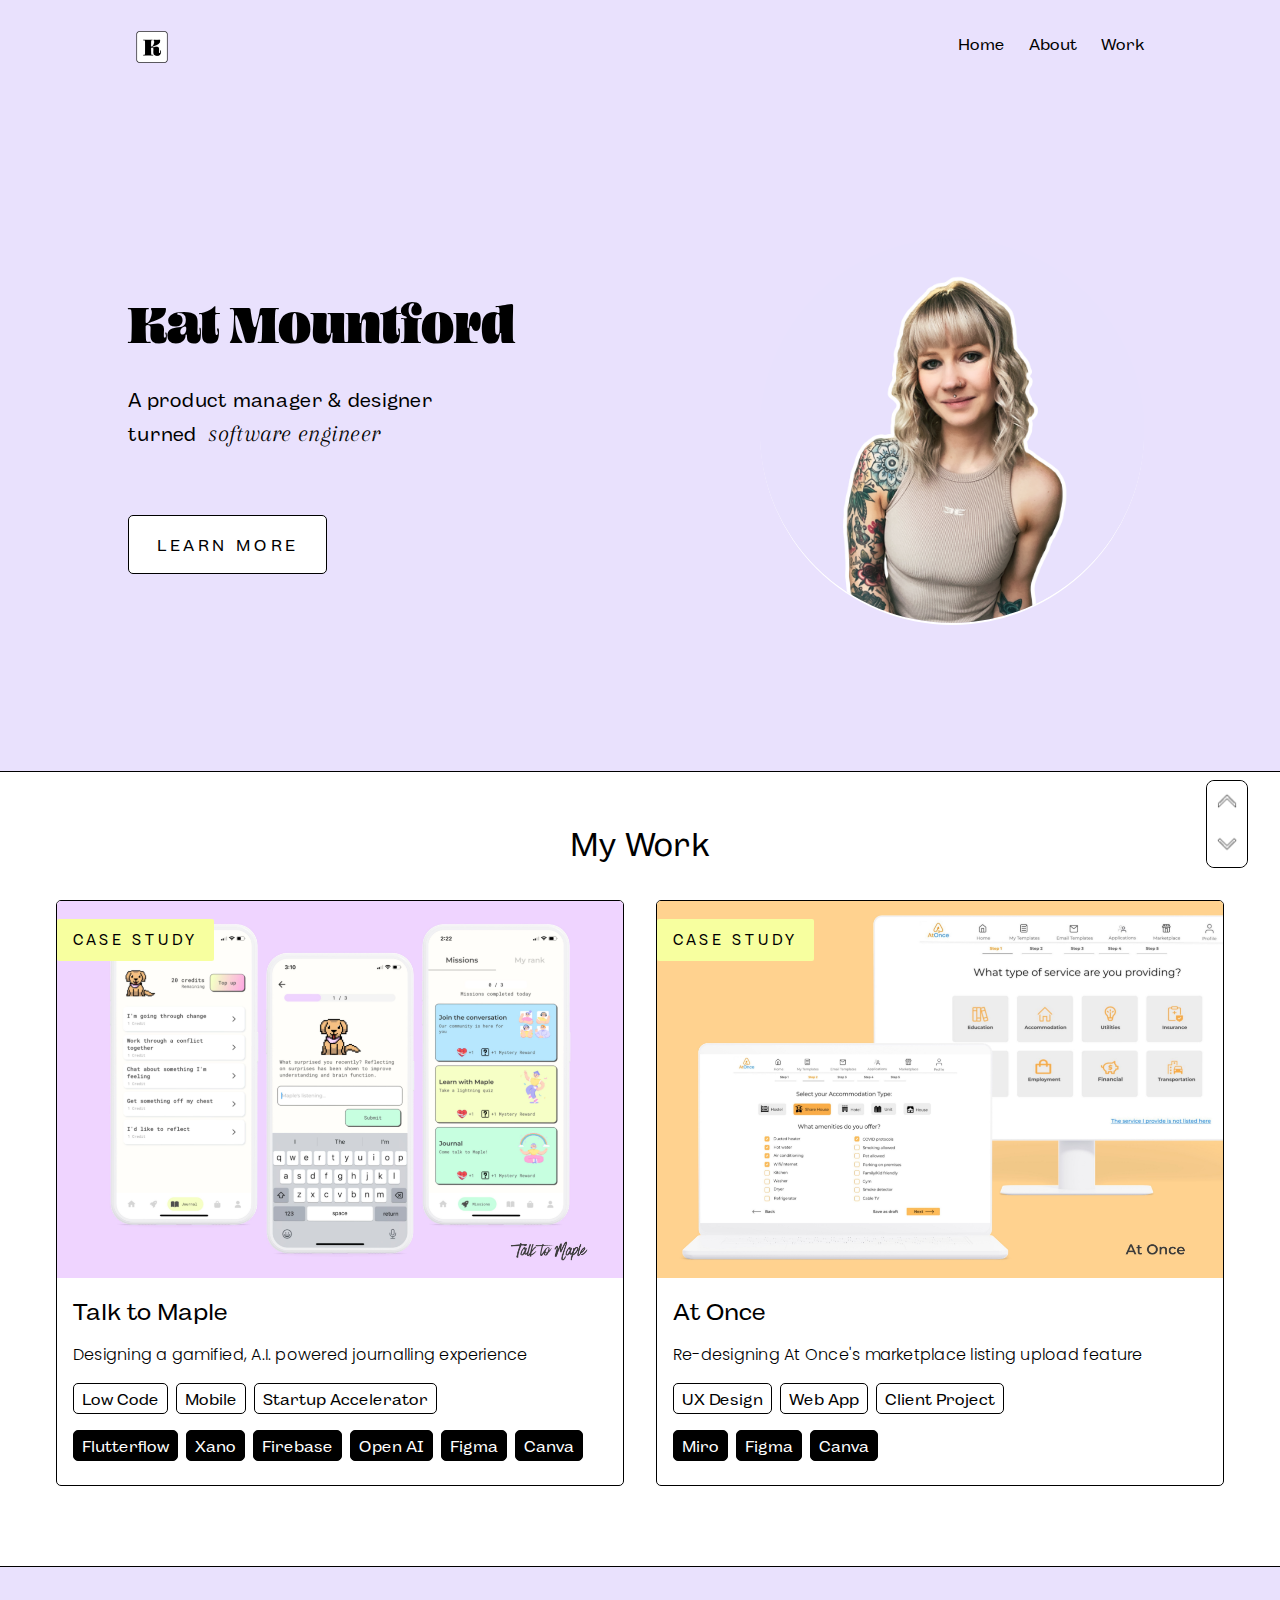
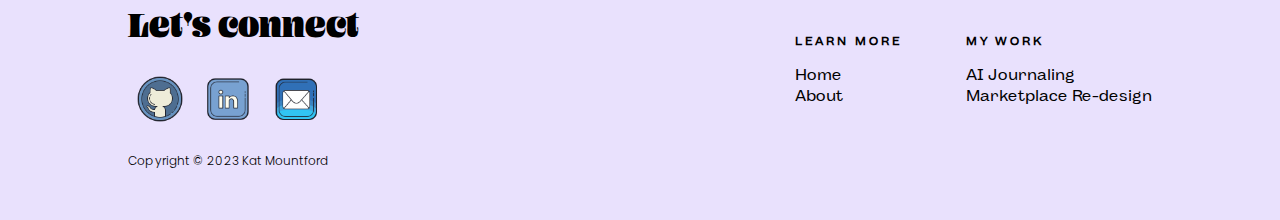
==== commit ab6dab6f: "Updated work nav item to drop down menu with projects" ====
--- a/index.html
+++ b/index.html
@@ -10,12 +10,12 @@
       href="https://fonts.googleapis.com/css2?family=Arapey:ital@1&family=Poppins:ital,wght@0,300;0,400;0,700;1,300;1,400;1,700&display=swap"
       rel="stylesheet"
     />
+    <link rel="stylesheet" href="styles/reset.css" />
+    <link rel="stylesheet" href="styles/style.css" />
     <script src="components/header.js" type="text/javascript" defer></script>
     <script src="components/footer.js" type="text/javascript" defer></script>
     <script src="components/scroll.js" type="text/javascript" defer></script>
     <script src="components/featured.js" type="text/javascript" defer></script>
-    <link rel="stylesheet" href="styles/reset.css" />
-    <link rel="stylesheet" href="styles/style.css" />
     <title>Kat Mountford</title>
   </head>
   <body>
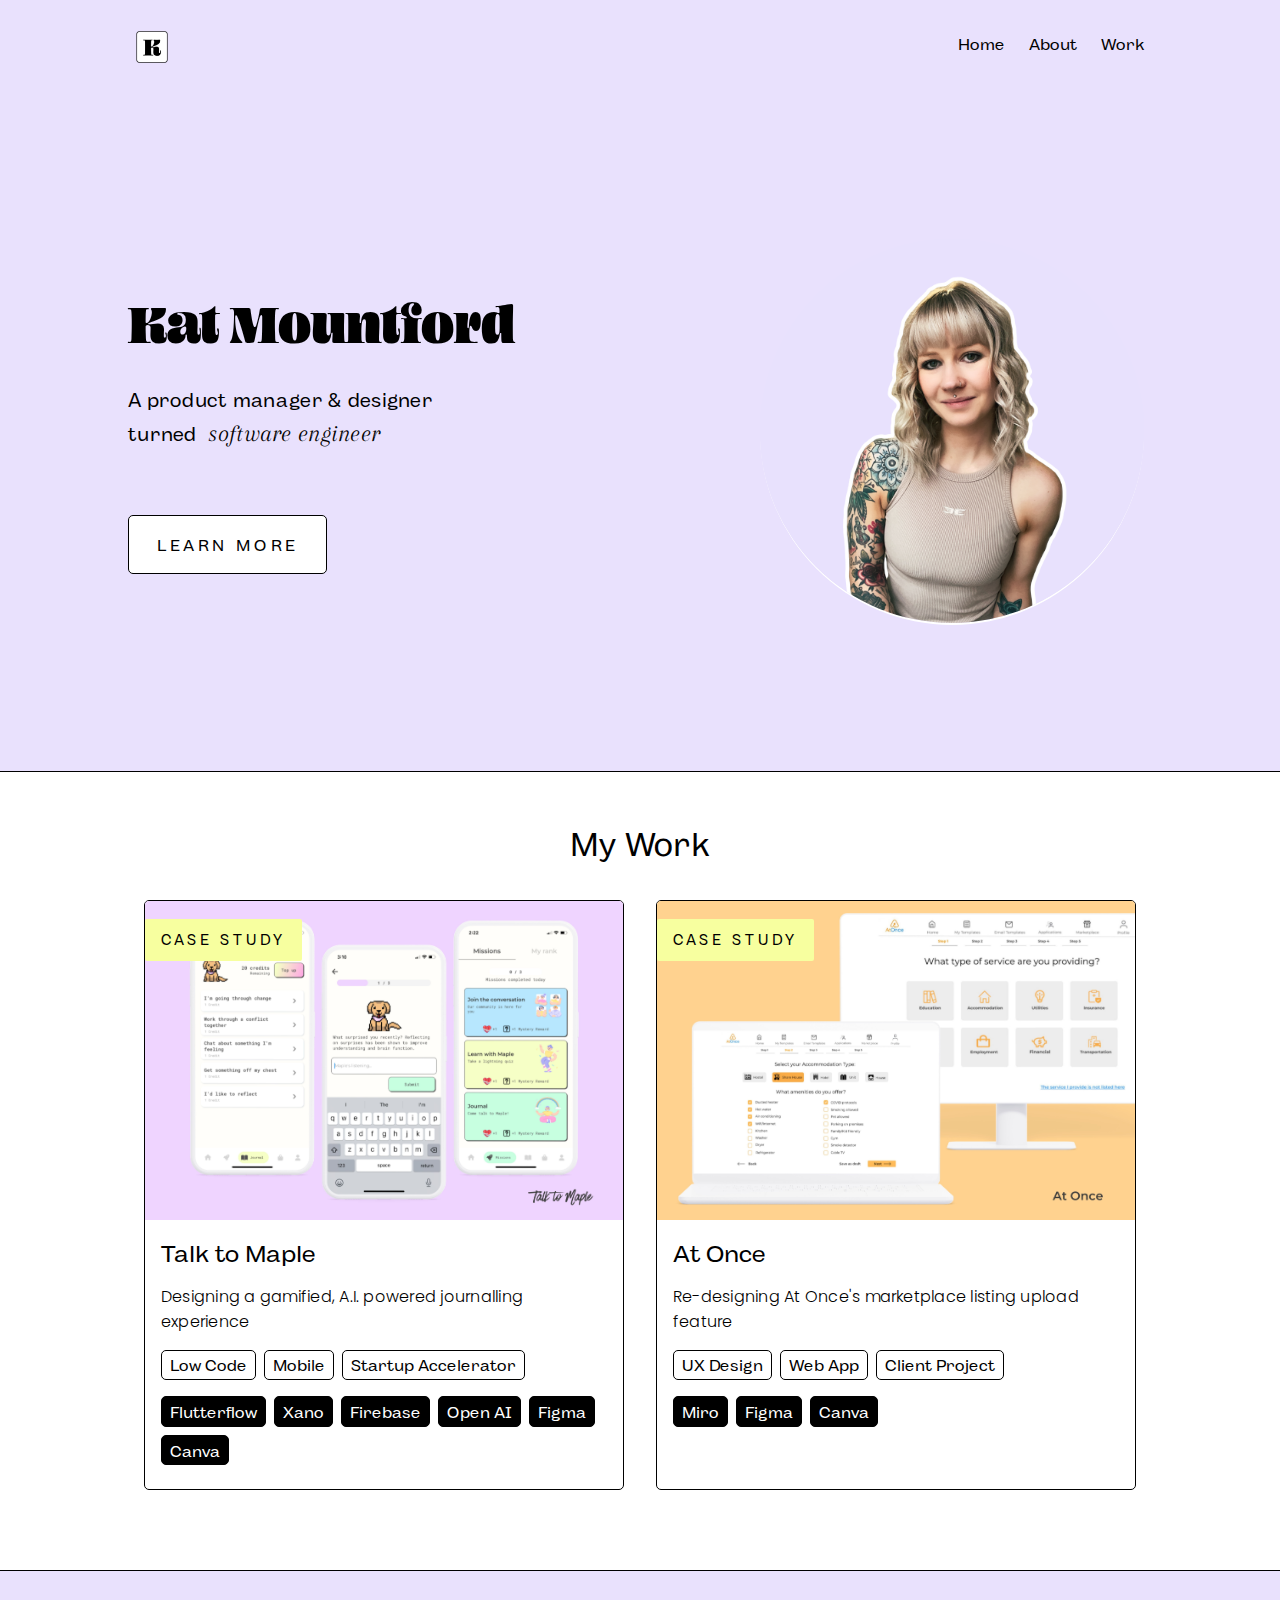
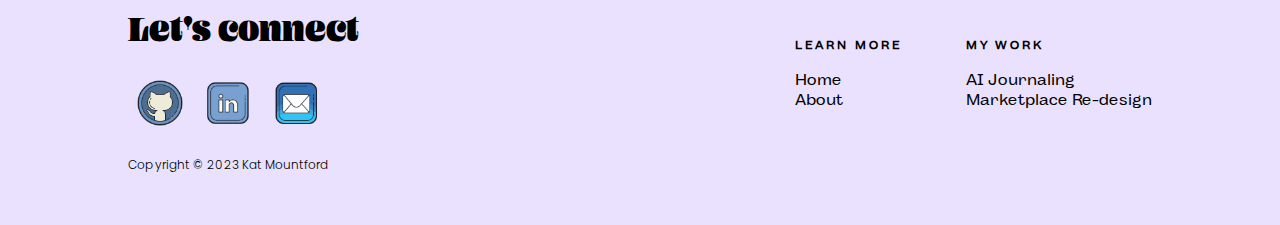
==== commit edd1748c: "Added hamburger menu" ====
--- a/index.html
+++ b/index.html
@@ -12,10 +12,10 @@
     />
     <link rel="stylesheet" href="styles/reset.css" />
     <link rel="stylesheet" href="styles/style.css" />
-    <script src="components/header.js" type="text/javascript" defer></script>
     <script src="components/footer.js" type="text/javascript" defer></script>
     <script src="components/scroll.js" type="text/javascript" defer></script>
     <script src="components/featured.js" type="text/javascript" defer></script>
+    <script src="components/header.js" type="text/javascript" defer></script>
     <title>Kat Mountford</title>
   </head>
   <body>
@@ -28,8 +28,6 @@
 
     <!-- Main Content -->
     <main>
-      <!-- Quick Scroll Component -->
-      <scroll-component></scroll-component>
       <!-- Hero Component -->
       <div class="home-wrapper">
         <section class="hero">
--- a/styles/style.css
+++ b/styles/style.css
@@ -81,7 +81,7 @@
   font-size: 0.8rem;
 }
 
-.sub-heading, .summary-block h3 {
+.sub-heading, .summary-block h3, .expanded-menu ul p {
   font-family: 'BodyGrotesqueFit', sans-serif;
   font-size: 0.75rem;
   line-height: 1.6;
@@ -111,47 +111,6 @@
 }
 
 /* Buttons */
-
-.top-bottom-arrows {
-  z-index: 1;
-  position: fixed;
-  right: 2rem;
-  bottom: 2rem;
-  display: flex;
-  flex-direction: column;
-  border: black 1px solid;
-  border-radius: 8px;
-}
-
-.top-bottom-arrows div {
-  border-radius: 8px;
-  background-color: white;
-  transition: 400ms;
-}
-
-.top-bottom-arrows .top {
-  border-radius: 8px 8px 0px 0px;
-}
-
-.top-bottom-arrows .bottom {
-  border-radius: 0px 0px 8px 8px;
-}
-
-.top-bottom-arrows div:hover {
-  background-color: #E9E1FD;
-}
-
-.top-bottom-arrows img {
-  height: 2.5rem;
-  transition: 400ms;
-  padding: 0.5rem;
-  z-index: 1;
-}
-
-.top-bottom-arrows img:hover {
-  transform: scale(1.3);
-  z-index: 1;
-}
 
 button {
   font-family: 'BodyGrotesqueFit', sans-serif;
@@ -205,13 +164,347 @@
   padding: 0.5rem;
 }
 
+/* Nav Styling */
+
+nav {
+  display: flex;
+  padding: 0.5rem;
+}
+
+nav ul {
+  display: flex;
+  list-style: none;
+}
+
+nav ul li {
+  padding-left: 1.5rem;
+  list-style: none;
+}
+
+.logo {
+  width: 3rem;
+  padding: 0.5rem;
+}
+
+.dropdown-menu {
+  display: none;
+  position: absolute;
+  width: auto;
+  padding: 0.5rem;
+  background-color: #ffffff50;
+  border-radius: 5px;
+}
+
+nav ul li div ul li {
+  padding-left: 0;
+}
+
+.dropdown-bg {
+  padding-top: 0.5rem;
+}
+
+.dropdown-menu li {
+  padding: 0.2rem;
+  white-space: nowrap;
+}
+
+.dropdown:hover .dropdown-menu {
+  display: block;
+}
+
+.hamburger-menu {
+  font-size: 1.5rem;
+  cursor: pointer;
+  display: none;
+}
+
+
+/* Mobile Hamburger Menu Styling */
+
+.mob-page {
+  background-color: #E9E1FD;
+  width: 100vw;
+  height: 100vh;
+  overflow: hidden;
+  transition: background-color 0.5s ease;
+}
+
+.mobile-menu {
+  margin-top: 3rem;
+  display: flex;
+  flex-direction: column;
+  align-items: center;
+  justify-content: center;
+}
+
+.expanded-menu {
+  text-align: center;
+  opacity: 1;
+  transition: opacity 2s ease;
+}
+
+.expanded-menu ul p {
+  font-size: 1.2rem;
+  padding-top: 2.5rem;
+  padding-bottom: 0.5rem;
+}
+
+.expanded-menu ul li {
+  font-size: 2.5rem;
+  padding: 1rem;
+}
+
+.close-menu {
+  font-size: 1.5rem;
+  cursor: pointer;
+}
+
+.mobile-menu.active {
+  opacity: 1;
+}
+
+.close-icon {
+  transition: transform 0.3s ease;
+}
+
+.expanded-menu.active, .close-icon {
+  transform: rotate(90deg);
+}
+
+/* Footer Component */
+
+.footer-wrapper { /* Extend background colour past the width of the content */
+  background-color: #E9E1FD;
+  border-top: black 1px solid;
+}
+
+footer {
+  padding-top: 2.5rem;
+  padding-bottom: 1rem;
+  height: fit-content;
+  margin: 0 auto;
+}
+
+footer h3 {
+  font-size: 1.2rem;
+  font-weight: bold;
+}
+
+.footer-connect h2 {
+  margin-bottom: 0.5rem;
+}
+
+.social-images img {
+  width: 4rem;
+}
+
+.footer-flex {
+  display: flex;
+  justify-content: space-between;
+  flex-wrap: wrap;
+}
+
+.footer-nav-links {
+  display: flex;
+  flex-wrap: wrap;
+  text-align: left;
+  justify-content: space-between;
+}
+
+.footer-learn-more ul, .footer-my-work ul {
+  list-style: none;
+  padding: 0;
+  margin: 0;
+}
+
+.footer-learn-more, .footer-my-work {
+  margin-left: 4rem;
+}
+
+.footer-learn-more h3, .footer-my-work h3 {
+  padding-bottom: 1rem;
+}
+
+.footer-learn-more ul li, .footer-my-work ul li {
+  padding-bottom: 0.3rem;
+}
+
+footer p {
+  margin-top: 1rem;
+  padding-bottom: 2rem;
+  font-size: 0.75rem;
+}
+
+/* Scroll Button Component */
+
+.top-bottom-arrows {
+  z-index: 1;
+  position: fixed;
+  right: 2rem;
+  bottom: 2rem;
+  display: flex;
+  flex-direction: column;
+  border: black 1px solid;
+  border-radius: 8px;
+}
+
+.top-bottom-arrows div {
+  border-radius: 8px;
+  background-color: white;
+  transition: 400ms;
+}
+
+.top-bottom-arrows .top {
+  border-radius: 8px 8px 0px 0px;
+}
+
+.top-bottom-arrows .bottom {
+  border-radius: 0px 0px 8px 8px;
+}
+
+.top-bottom-arrows div:hover {
+  background-color: #E9E1FD;
+}
+
+.top-bottom-arrows img {
+  height: 2.5rem;
+  transition: 400ms;
+  padding: 0.5rem;
+  z-index: 1;
+}
+
+.top-bottom-arrows img:hover {
+  transform: scale(1.3);
+  z-index: 1;
+}
+
+/* Featured Work Component */
+
+.work {
+  text-align: center;
+  display: flex;
+  flex-direction: column;
+  justify-content: center;
+  position: relative;
+  z-index: 0;
+}
+
+.work h2 {
+  font-size: 2.5rem;
+}
+
+.project-tile-block {
+  display: flex;
+  justify-content: center;
+  width: 80vw;
+  max-width: 1200px;
+  margin: 0 auto;
+  position: relative;
+  z-index: 0;
+}
+
+.project-tile-block a:hover {
+  text-decoration: none;
+}
+
+.project-tile h3,
+.project-tile p,
+.project-tile li {
+  font-size: 1rem;
+  text-align: left;
+  line-height: normal;
+  margin: 1rem;
+}
+
+.project-tile h3 {
+  font-size: 1.5rem;
+  margin: 1rem;
+}
+
+.project-tile p {
+  margin: 1rem;
+}
+
+.project-tile {
+ display: flex;
+ position: relative;
+ flex-direction: column;
+ justify-content: space-between;
+ margin: 1rem;
+ border: black solid 1px;
+ border-radius: 5px;
+ overflow: hidden;
+ transition: 400ms;
+ z-index: 0;
+}
+
+.project-type-tag {
+  width: fit-content;
+  border-radius: 2px;
+  background-color:#F7FF9F;
+  position: absolute;
+  left: -1rem;
+  top: 0.1rem;
+}
+
+.project-tile .sub-heading {
+ padding: 0.8rem 1rem;
+ font-size: 0.9rem;
+}
+
+.project-tile:hover {
+  transform: scale(1.05);
+  z-index: 1;
+  position: relative;
+  z-index: 0;
+}
+
+.project-tile a:hover {
+  text-decoration: none;
+}
+
+.project-tile img {
+  height: 100%;
+  width: 100%;
+  object-fit: cover;
+}
+
+.tag-block {
+  margin-bottom: 1rem;
+}
+
+.tag-section li {
+  margin: 0.5rem 1rem;
+  display: flex;
+  flex-wrap: wrap;
+}
+
+.tag-section li ul {
+  border: black 1px solid;
+  border-radius: 5px;
+  padding: 0.3rem 0.5rem;
+  margin: 0 0.5rem 0.5rem 0;
+}
+
+.tag-section li ul:hover {
+  animation: colourful-tile 3s alternate infinite;
+}
+
+.technologies li ul{
+  background-color: black;
+  color: white;
+}
+
+.technologies li ul:hover {
+  color: black;
+}
+
 /* Main Sections */
 
 main {
   margin: 0 auto;
 }
 
-/* -- End Global Styles -- */
 
 /* -- Start Index Page Styles -- */
 
@@ -265,26 +558,21 @@
   animation: highlight 3s forwards;
 }
 
-
-
 @keyframes highlight {
   from {
     color: white;
     background-color: white;
-    /* border: 0.5px solid black; */
   }
   to {
     background-color:#F7FF9F;
     color: black;
-    /* border: 0.5px solid black; */
-  }
-}
-
-/* -- End Index Page Styling */
+  }
+}
 
 /* -- Start About Page Styling -- */
 
 /* Main text section with image */
+
 .about {
   margin: 2rem auto;
 }
@@ -410,9 +698,8 @@
   }
 }
 
-/* -- End About Page Styling */
-
 /* -- Start Project Pages Styling -- */
+
 /* -- Start Global Project Styles -- */
 /* Project Hero and Summary */
 
@@ -548,24 +835,14 @@
   align-items: center;
 }
 
-.view-more .project-tile-block {
-  width: 1200px;
-  margin: 0 auto;
-}
-
 .view-more-heading h2 {
   font-size: 2rem;
   text-align: center;
   padding: 1.5rem;
 }
 
-.view-more .project-tile a:hover {
-  text-decoration: none;
-}
-
-/* -- End Global Project Styles -- */
-
 /* -- Start Individual Project Styles -- */
+
 /* Talk to Maple Project Styling */
 
 .talktomaple {
@@ -619,19 +896,8 @@
   text-align: center;
 }
 
-/* -- End Project Styles -- */
-
 
 /* -- Start Media Queries -- */
-
-/* Smaller desktops */
-@media screen and (max-width: 1200px) {
-
-  /* Blog Tiles */
-  .blog-tile {
-    width: calc((100% - 4rem) / 2);
-  }
-}
 
 /* Small screens and tablets */
 @media screen and (max-width: 850px) {
@@ -642,13 +908,47 @@
     font-size: 1.8rem;
   }
 
-  /* Blogs */
-  .blog-tile {
+  .hamburger-menu {
+    display: block;
+  }
+
+  .project-tile-block,
+  .top-bottom-arrows {
+      z-index: 10;
+  }
+
+  .menu-icon, .close-icon {
+    width: 80%;
+    height: 80%;
+  }
+
+  /* Header */
+
+  header {
+    flex-direction: row;
+    align-items: center;
+    padding-top: 2rem;
+  }
+
+  nav ul li {
+    padding: 0 0.75rem;
+    font-size: 1.2rem;
+    font-weight: bold;
+    text-decoration: underline;
+  }
+
+  nav ul {
+    display: none;
     width: 100%;
-  }
-
-  .article-wrapper {
-    padding-top: 5rem;
+    text-align: center;
+  }
+
+  nav ul.active {
+    display: flex;
+  }
+
+  .hamburger-menu {
+    display: block;
   }
 
   /* Projects */
@@ -762,25 +1062,6 @@
     padding-top: 1.5rem;
   }
 
-  /* Header */
-
-  header {
-    flex-direction: column;
-    align-items: center;
-    padding: 1rem 0;
-  }
-
-  nav ul li {
-    padding: 0 0.75rem;
-    font-size: 1.2rem;
-    font-weight: bold;
-    text-decoration: underline;
-  }
-
-  nav ul {
-    margin: 0;
-    padding: 0;
-  }
 
 }
 
@@ -789,7 +1070,7 @@
 
   /* Global */
 
-  header, footer, .hero, .work, .about, .skills, .interests, .blog, .read-more {
+  header, footer, .hero, .work, .about, .skills, .interests {
     width: 90%;
   }
 
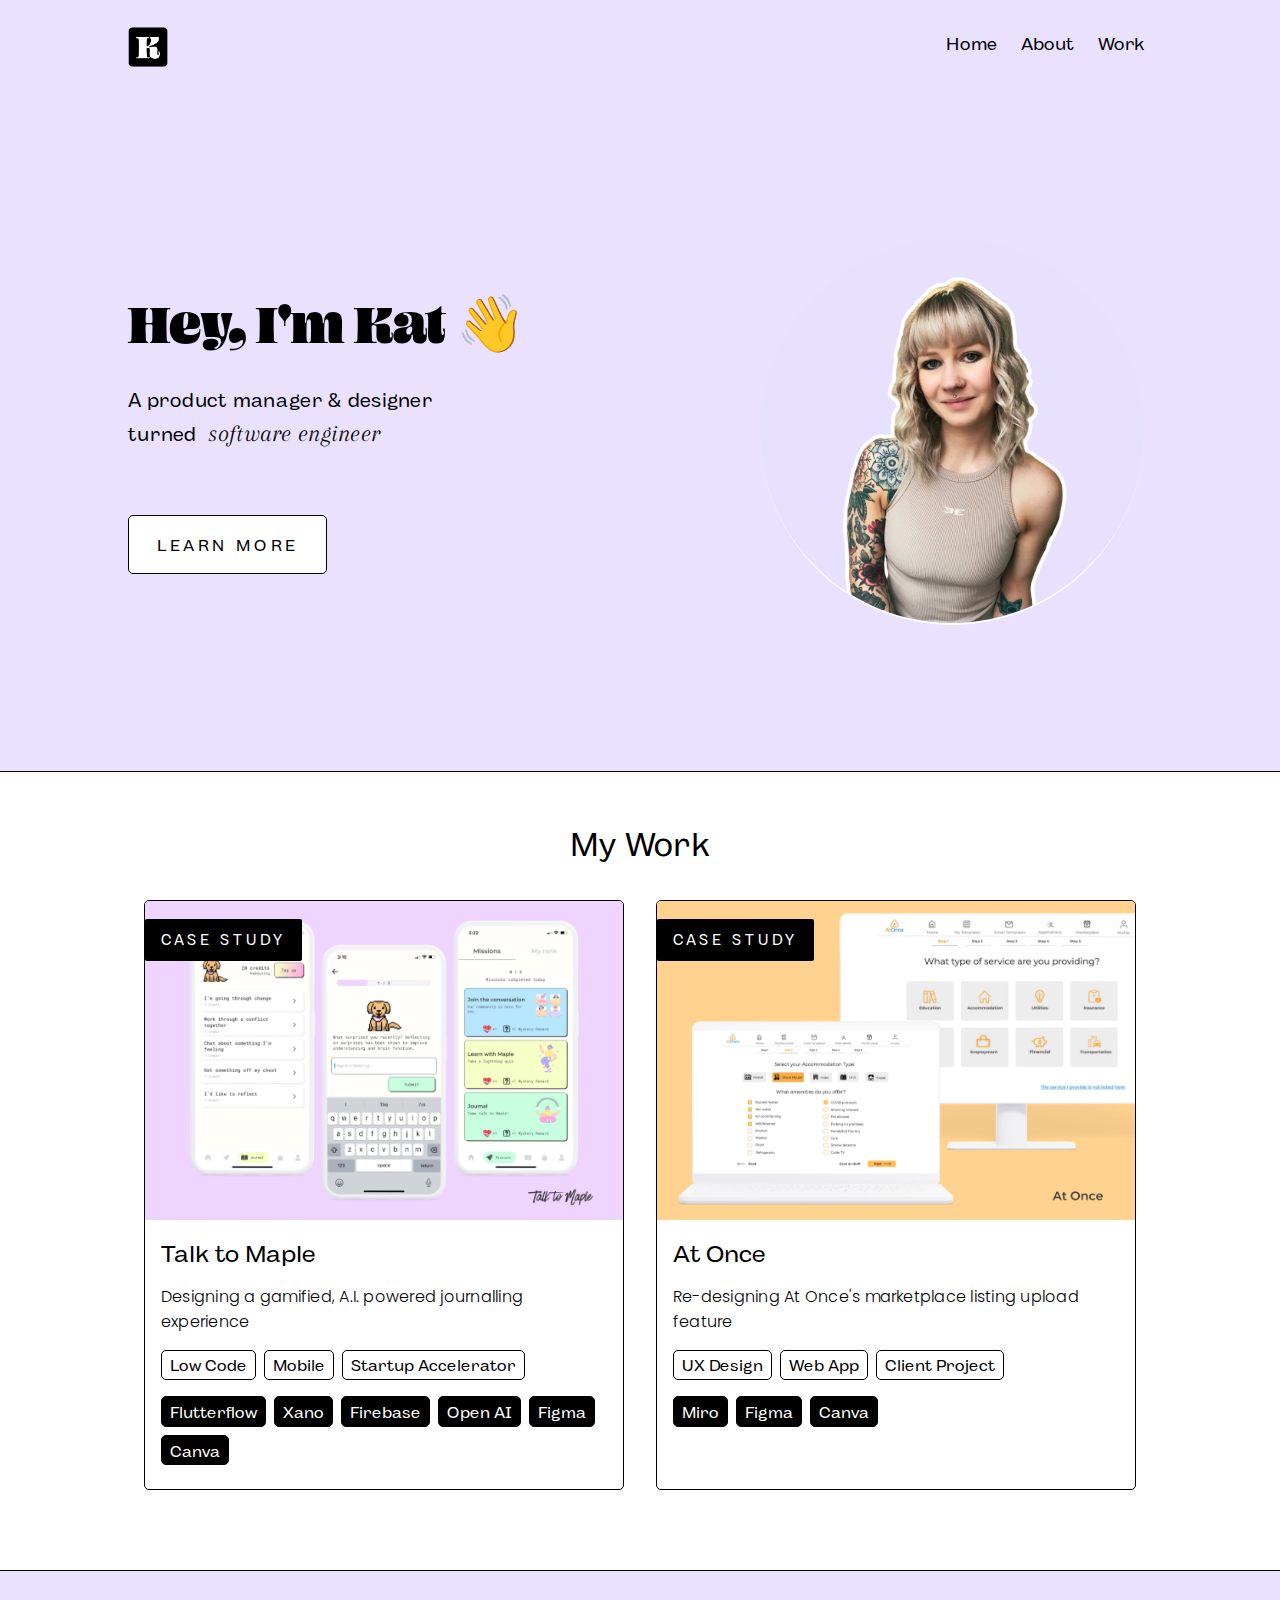
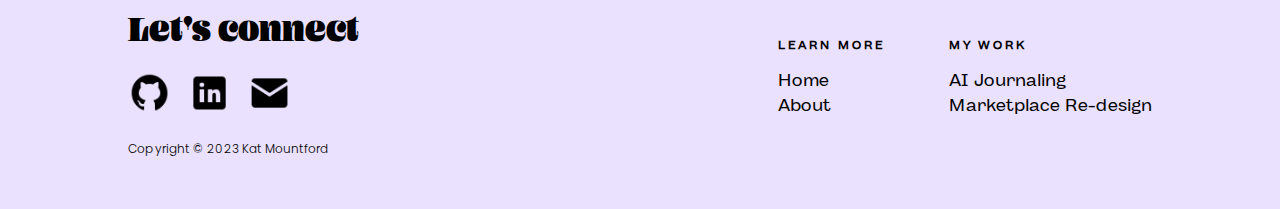
==== commit 840b2f44: "Updated icons and highlight colours" ====
--- a/index.html
+++ b/index.html
@@ -3,7 +3,7 @@
   <head>
     <meta charset="UTF-8" />
     <meta name="viewport" content="width=device-width, initial-scale=1.0" />
-    <link rel="shortcut icon" href="images/logo/K.png" type="image/x-icon" />
+    <link rel="shortcut icon" href="images/logo/logo-black.png" type="image/x-icon" />
     <link rel="preconnect" href="https://fonts.googleapis.com" />
     <link rel="preconnect" href="https://fonts.gstatic.com" crossorigin />
     <link
@@ -32,7 +32,7 @@
       <div class="home-wrapper">
         <section class="hero">
           <div class="intro">
-            <h1>Kat Mountford</h1>
+            <h2>Hey, I'm Kat 👋</h2>
             <p>
               A product manager & designer <br />turned
               <span class="callout">software engineer</span>
--- a/styles/style.css
+++ b/styles/style.css
@@ -59,15 +59,24 @@
   font-size: 2.25rem;
 }
 
-h1  {
-  font-size: 3.5rem;
+.intro h2 {
+  font-family: 'OhnoBlazeFace', sans-serif;
+}
+
+.title {
+  font-size: 1.2rem;
+  font-weight: bold;
+}
+
+.header a:hover {
+  text-decoration: none;
 }
 
 .footer-connect .heading {
   padding-bottom: 1rem;
 }
 
-h2, h3, li {
+h2, h3, li, .title {
   font-family: 'BodyGrotesqueFit', sans-serif;
 }
 
@@ -179,11 +188,12 @@
 nav ul li {
   padding-left: 1.5rem;
   list-style: none;
+  font-size: 1.1rem;
 }
 
 .logo {
-  width: 3rem;
-  padding: 0.5rem;
+  width: 2.5rem;
+  padding: 0.5rem, 0.5rem, 0,5rem, 0;
 }
 
 .dropdown-menu {
@@ -226,7 +236,6 @@
   width: 100vw;
   height: 100vh;
   overflow: hidden;
-  transition: background-color 0.5s ease;
 }
 
 .mobile-menu {
@@ -239,36 +248,22 @@
 
 .expanded-menu {
   text-align: center;
-  opacity: 1;
-  transition: opacity 2s ease;
 }
 
 .expanded-menu ul p {
-  font-size: 1.2rem;
+  font-size: 1rem;
   padding-top: 2.5rem;
   padding-bottom: 0.5rem;
 }
 
 .expanded-menu ul li {
-  font-size: 2.5rem;
+  font-size: 2rem;
   padding: 1rem;
 }
 
 .close-menu {
   font-size: 1.5rem;
   cursor: pointer;
-}
-
-.mobile-menu.active {
-  opacity: 1;
-}
-
-.close-icon {
-  transition: transform 0.3s ease;
-}
-
-.expanded-menu.active, .close-icon {
-  transform: rotate(90deg);
 }
 
 /* Footer Component */
@@ -295,7 +290,13 @@
 }
 
 .social-images img {
-  width: 4rem;
+  width: 3.5rem;
+  padding-right: 0.8rem;
+  transition: 400ms ease-in-out;
+}
+
+.social-images img:hover {
+  transform: scale(1.2)
 }
 
 .footer-flex {
@@ -326,7 +327,8 @@
 }
 
 .footer-learn-more ul li, .footer-my-work ul li {
-  padding-bottom: 0.3rem;
+  padding-bottom: 0.5rem;
+  font-size: 1.1rem;
 }
 
 footer p {
@@ -344,32 +346,11 @@
   bottom: 2rem;
   display: flex;
   flex-direction: column;
-  border: black 1px solid;
-  border-radius: 8px;
-}
-
-.top-bottom-arrows div {
-  border-radius: 8px;
-  background-color: white;
-  transition: 400ms;
-}
-
-.top-bottom-arrows .top {
-  border-radius: 8px 8px 0px 0px;
-}
-
-.top-bottom-arrows .bottom {
-  border-radius: 0px 0px 8px 8px;
-}
-
-.top-bottom-arrows div:hover {
-  background-color: #E9E1FD;
 }
 
 .top-bottom-arrows img {
   height: 2.5rem;
   transition: 400ms;
-  padding: 0.5rem;
   z-index: 1;
 }
 
@@ -441,7 +422,8 @@
 .project-type-tag {
   width: fit-content;
   border-radius: 2px;
-  background-color:#F7FF9F;
+  color: white;
+  background-color: black;
   position: absolute;
   left: -1rem;
   top: 0.1rem;
@@ -536,7 +518,7 @@
   margin: 0.5rem;
 }
 
-.intro h1 {
+.intro h2 {
   font-size: 3.5rem;
   margin-bottom: 2rem;
   line-height: 1.1;
@@ -554,18 +536,17 @@
   font-family: 'Arapey', serif;
   font-style: italic;
   font-size: 1.5rem;
-  border-radius: 2px;
+  border-radius: 50px;
   animation: highlight 3s forwards;
 }
 
 @keyframes highlight {
   from {
+    color: #E9E1FD;
+  }
+  to {
+    background-color: black;
     color: white;
-    background-color: white;
-  }
-  to {
-    background-color:#F7FF9F;
-    color: black;
   }
 }
 
@@ -704,7 +685,7 @@
 /* Project Hero and Summary */
 
 .no-bg, .bg {
-  /* width: 80%; */
+  width: 80%;
   max-width: 800px;
   margin: 0 auto;
 }
@@ -932,7 +913,7 @@
 
   nav ul li {
     padding: 0 0.75rem;
-    font-size: 1.2rem;
+    font-size: 1.5rem;
     font-weight: bold;
     text-decoration: underline;
   }
@@ -1011,7 +992,7 @@
     text-align: center;
   }
 
-  .intro h1 {
+  .intro h2 {
     padding: 5rem 0 0.25rem;
     font-size: 3rem;
   }
@@ -1091,7 +1072,7 @@
   
   /* Index Hero */
 
-  .intro h1 {
+ .intro h2 {
     padding: 5rem 0 0.25rem;
     font-size: 2rem;
   }
